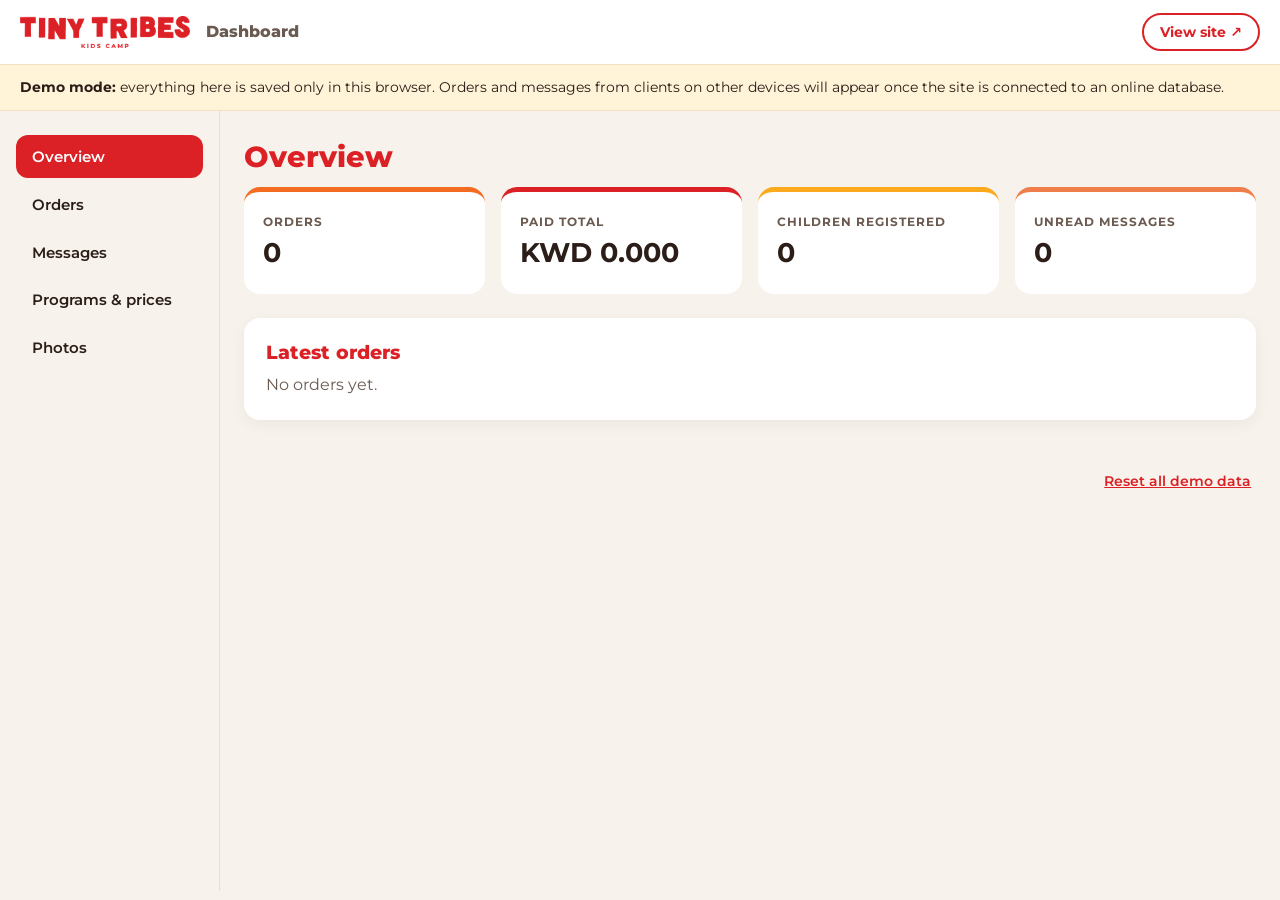
==== dashboard.html @ 7df6278d "Full-screen photo viewer on phones with locked page, pinch-zoom, pan and double-tap inside the photo" ====
<!DOCTYPE html>
<html lang="en">
<head>
  <meta charset="UTF-8">
  <meta name="viewport" content="width=device-width, initial-scale=1">
  <title>Dashboard | Tiny Tribes</title>
  <meta name="robots" content="noindex, nofollow">
  <link rel="icon" href="assets/img/favicon.png">
  <link rel="preload" href="assets/fonts/montserrat-latin.woff2" as="font" type="font/woff2" crossorigin>
  <link rel="stylesheet" href="css/style.css?v=10">
  <link rel="stylesheet" href="css/dashboard.css?v=10">
  <script src="js/data.js?v=10" defer></script>
  <script src="js/store.js?v=10" defer></script>
  <script src="js/dashboard.js?v=10" defer></script>
</head>
<body class="dash">
  <header class="dash-top">
    <a href="index.html" class="brand"><img src="assets/img/logo.png" alt="Tiny Tribes" width="170" height="32"></a>
    <span class="dash-title">Dashboard</span>
    <a class="btn btn-secondary btn-sm" href="index.html" target="_blank" rel="noopener">View site ↗</a>
  </header>

  <div class="demo-banner" role="note">
    <strong>Demo mode:</strong> everything here is saved only in this browser. Orders and messages from clients on other devices will appear once the site is connected to an online database.
  </div>

  <div class="dash-layout">
    <nav class="dash-nav" aria-label="Dashboard sections">
      <button data-tab="overview" aria-pressed="true">Overview</button>
      <button data-tab="orders">Orders <span class="count" id="count-orders"></span></button>
      <button data-tab="messages">Messages <span class="count" id="count-messages"></span></button>
      <button data-tab="programs">Programs &amp; prices</button>
      <button data-tab="photos">Photos</button>
    </nav>

    <main class="dash-main" id="main">
      <!-- Overview -->
      <section class="tab" id="tab-overview">
        <h1>Overview</h1>
        <div class="stats" id="stats"></div>
        <div class="dash-card">
          <h2>Latest orders</h2>
          <div id="latest-orders"></div>
        </div>
      </section>

      <!-- Orders -->
      <section class="tab hidden" id="tab-orders">
        <div class="tab-head">
          <h1>Orders</h1>
          <button class="btn btn-secondary btn-sm" id="export-orders">Download CSV</button>
        </div>
        <div class="dash-card table-wrap">
          <table class="table" id="orders-table">
            <thead>
              <tr><th>Date</th><th>Reference</th><th>Parent</th><th>Program</th><th>Children</th><th>Total</th><th>Status</th><th></th></tr>
            </thead>
            <tbody></tbody>
          </table>
          <p class="empty hidden" id="orders-empty">No orders yet. They appear here when a parent registers on the site.</p>
        </div>
      </section>

      <!-- Messages -->
      <section class="tab hidden" id="tab-messages">
        <h1>Messages</h1>
        <div id="messages-list"></div>
        <p class="empty hidden" id="messages-empty">No messages yet. They appear here when someone uses the contact form on the home page.</p>
      </section>

      <!-- Programs & prices -->
      <section class="tab hidden" id="tab-programs">
        <div class="tab-head">
          <h1>Programs &amp; prices</h1>
          <button class="btn btn-primary btn-sm" id="save-programs">Save changes</button>
        </div>
        <div id="programs-editor"></div>
        <p class="saved hidden" id="programs-saved" role="status">Saved. The site now shows the new details.</p>
      </section>

      <!-- Photos -->
      <section class="tab hidden" id="tab-photos">
        <div class="tab-head">
          <h1>Photos</h1>
          <div class="tab-actions">
            <button class="btn btn-secondary btn-sm" id="add-category">+ New category</button>
            <label class="btn btn-primary btn-sm" for="photo-upload">+ Add photos</label>
            <input type="file" id="photo-upload" accept="image/*" multiple hidden>
          </div>
        </div>
        <div class="chips" id="photo-cats"></div>
        <p class="hint">The first photo is the category cover on the home page. Use ★ to make a photo the cover.</p>
        <div class="dash-photos" id="photo-grid"></div>
      </section>

      <p class="reset-row"><button class="link-btn" id="reset-demo">Reset all demo data</button></p>
    </main>
  </div>
</body>
</html>
---- css/style.css ----
/* ==========================================================
   Tiny Tribes Kids Camp – shared stylesheet
   Brand palette and fonts from the Tiny Tribes brand guide.
   ========================================================== */

/* Primary brand font. When you have the font file, save it as
   assets/fonts/WonkyFont.woff2 and remove the comment marks
   around the block below. Until then headings use Montserrat.
@font-face {
  font-family: "Wonky";
  src: url("../assets/fonts/WonkyFont.woff2") format("woff2");
  font-display: swap;
}
*/

/* Montserrat, hosted with the site (no outside font requests) */
@font-face {
  font-family: "Montserrat";
  font-style: normal;
  font-weight: 400 800;
  font-display: swap;
  src: url("../assets/fonts/montserrat-latin.woff2") format("woff2");
}

/* Smooth cross-fade between pages in browsers that support it */
@view-transition { navigation: auto; }
::view-transition-old(root),
::view-transition-new(root) { animation-duration: .35s; }

/* ---------- Page-change hat (brand feathers) ---------- */
.hat-loader {
  position: fixed;
  inset: 0;
  z-index: 1000;
  display: grid;
  place-items: center;
  background: var(--cream);
  opacity: 0;
  visibility: hidden;
  transition: opacity .2s ease, visibility 0s linear .2s;
}
.hat-loader.show { opacity: 1; visibility: visible; transition: opacity .15s ease; }
.hat-loader svg { width: 210px; height: auto; overflow: visible; }
.hat-loader.show .hat { animation: hat-drop .55s cubic-bezier(.3, 1.5, .5, 1) both; transform-origin: 100px 120px; }
.hat-loader .feather { transform-box: fill-box; transform-origin: 50% 100%; }
.hat-loader.show .feather { animation: wiggle .5s ease-in-out .3s infinite alternate; }
.hat-loader.show .feather.f2 { animation-delay: .4s; }
.hat-loader.show .feather.f3 { animation-delay: .5s; }
.hat-loader .dots { display: flex; gap: 6px; justify-content: center; margin-top: 10px; }
.hat-loader .dots span { width: 8px; height: 8px; border-radius: 50%; background: var(--orange); animation: dot .9s ease-in-out infinite; }
.hat-loader .dots span:nth-child(2) { animation-delay: .15s; background: var(--red); }
.hat-loader .dots span:nth-child(3) { animation-delay: .3s; background: var(--yellow); }
@keyframes hat-drop {
  0% { transform: translateY(-140px) rotate(-12deg) scale(.7); opacity: 0; }
  60% { transform: translateY(8px) rotate(4deg) scale(1.05); opacity: 1; }
  100% { transform: none; }
}
@keyframes wiggle { from { transform: rotate(-6deg); } to { transform: rotate(6deg); } }
@keyframes dot { 0%, 100% { transform: translateY(0); } 50% { transform: translateY(-8px); } }
@media (prefers-reduced-motion: reduce) {
  .hat-loader.show .hat, .hat-loader.show .feather, .hat-loader .dots span { animation: none; }
}

:root {
  /* Primary palette */
  --red: #db2126;
  --orange: #f36c21;
  --yellow: #fbaa1e;
  /* Secondary palette */
  --coral: #ef7e4b;
  --sand: #f8b864;
  --cream: #fff3d8;

  --ink: #2b1d17;
  --muted: #6b5a50;
  --white: #ffffff;
  --line: #f1dfbf;

  --font-display: "Wonky", "Montserrat", system-ui, sans-serif;
  --font-body: "Montserrat", system-ui, -apple-system, "Segoe UI", sans-serif;

  --radius: 18px;
  --shadow: 0 10px 30px rgba(219, 33, 38, 0.10);
  --max: 1140px;
}

*,
*::before,
*::after { box-sizing: border-box; }

html { scroll-behavior: smooth; }

body {
  margin: 0;
  font-family: var(--font-body);
  color: var(--ink);
  background: var(--cream);
  line-height: 1.6;
  -webkit-font-smoothing: antialiased;
}

img { max-width: 100%; display: block; }

a { color: var(--red); }

h1, h2, h3 {
  font-family: var(--font-display);
  line-height: 1.15;
  margin: 0 0 .5em;
  color: var(--red);
}

h1 { font-size: clamp(2.2rem, 5vw, 3.6rem); font-weight: 800; }
h2 { font-size: clamp(1.8rem, 3.5vw, 2.6rem); font-weight: 800; }
h3 { font-size: 1.2rem; font-weight: 700; }

.container {
  width: 100%;
  max-width: var(--max);
  margin: 0 auto;
  padding: 0 20px;
}

.eyebrow {
  display: inline-block;
  font-size: .78rem;
  font-weight: 700;
  letter-spacing: .18em;
  text-transform: uppercase;
  color: var(--orange);
  margin-bottom: .6rem;
}

.skip-link {
  position: absolute;
  left: -999px;
  top: 0;
  background: var(--red);
  color: var(--white);
  padding: 10px 16px;
  z-index: 100;
}
.skip-link:focus { left: 10px; }

/* ---------- Buttons ---------- */
.btn {
  display: inline-flex;
  align-items: center;
  justify-content: center;
  gap: .5rem;
  padding: .85rem 1.6rem;
  border-radius: 999px;
  border: 2px solid transparent;
  font: 700 1rem var(--font-body);
  text-decoration: none;
  cursor: pointer;
  transition: transform .15s ease, background-color .15s ease, box-shadow .15s ease;
}
.btn:hover { transform: translateY(-2px); }
.btn:focus-visible { outline: 3px solid var(--yellow); outline-offset: 3px; }
.btn-primary { background: var(--red); color: var(--white); box-shadow: 0 6px 18px rgba(219, 33, 38, .3); }
.btn-primary:hover { background: #c21b20; }
.btn-secondary { background: transparent; color: var(--red); border-color: var(--red); }
.btn-secondary:hover { background: var(--red); color: var(--white); }
.btn-light { background: var(--white); color: var(--red); }
.btn[disabled] { opacity: .6; cursor: not-allowed; transform: none; }

/* ---------- Header ---------- */
.site-header {
  position: sticky;
  top: 0;
  z-index: 50;
  background: rgba(255, 255, 255, .96);
  backdrop-filter: saturate(160%) blur(8px);
  border-bottom: 1px solid var(--line);
}
.nav {
  display: flex;
  align-items: center;
  justify-content: space-between;
  height: 76px;
}
.brand img { height: 40px; width: auto; }
.nav-links {
  display: flex;
  align-items: center;
  gap: 1.8rem;
  list-style: none;
  margin: 0;
  padding: 0;
}
.nav-links a {
  color: var(--ink);
  font-weight: 600;
  text-decoration: none;
  font-size: .95rem;
}
.nav-links a:hover,
.nav-links a[aria-current="page"] { color: var(--red); }
.nav-links .btn,
.nav-links .btn[aria-current="page"] { color: var(--white); padding: .6rem 1.3rem; }

.nav-toggle {
  display: none;
  background: none;
  border: 0;
  padding: 8px;
  cursor: pointer;
}
.nav-toggle span {
  display: block;
  width: 26px;
  height: 3px;
  margin: 5px 0;
  background: var(--red);
  border-radius: 2px;
  transition: transform .2s ease, opacity .2s ease;
}

@media (max-width: 820px) {
  .nav-toggle { display: block; }
  .nav-links {
    position: absolute;
    top: 76px;
    left: 0;
    right: 0;
    flex-direction: column;
    gap: 0;
    background: var(--white);
    border-bottom: 1px solid var(--line);
    padding: .5rem 20px 1.2rem;
    display: none;
  }
  .nav-links.open { display: flex; }
  .nav-links li { width: 100%; }
  .nav-links a { display: block; padding: .8rem 0; }
  .nav-links .btn { margin-top: .5rem; width: 100%; }
  .nav-toggle[aria-expanded="true"] span:nth-child(1) { transform: translateY(8px) rotate(45deg); }
  .nav-toggle[aria-expanded="true"] span:nth-child(2) { opacity: 0; }
  .nav-toggle[aria-expanded="true"] span:nth-child(3) { transform: translateY(-8px) rotate(-45deg); }
}

/* ---------- Hero ---------- */
.hero {
  position: relative;
  color: var(--white);
  background: var(--red) url("../assets/img/hero.webp") center / cover no-repeat;
  isolation: isolate;
}
.hero::before {
  content: "";
  position: absolute;
  inset: 0;
  background: linear-gradient(100deg, rgba(219, 33, 38, .92) 0%, rgba(243, 108, 33, .78) 55%, rgba(251, 170, 30, .35) 100%);
  z-index: -1;
}
.hero-inner { padding: 110px 20px 120px; max-width: var(--max); margin: 0 auto; }
.hero h1 { color: var(--white); max-width: 14ch; }
.hero .eyebrow { color: var(--cream); }
.hero p { font-size: 1.15rem; max-width: 46ch; margin: 0 0 2rem; }
.hero-actions { display: flex; flex-wrap: wrap; gap: 1rem; }
.hero .btn-secondary { color: var(--white); border-color: var(--white); }
.hero .btn-secondary:hover { background: var(--white); color: var(--red); }

/* Patterned band, echoing the bar under the feather in the logo */
.band {
  height: 14px;
  background:
    linear-gradient(135deg, var(--yellow) 25%, transparent 25%) -7px 0 / 14px 14px,
    linear-gradient(225deg, var(--yellow) 25%, transparent 25%) -7px 0 / 14px 14px,
    var(--orange);
}

/* ---------- Sections ---------- */
section { padding: 90px 0; }
.section-head { text-align: center; max-width: 640px; margin: 0 auto 3rem; }
.section-head p { color: var(--muted); margin: 0; }
.bg-white { background: var(--white); }

/* Quick facts strip */
.facts {
  display: grid;
  grid-template-columns: repeat(4, 1fr);
  gap: 1rem;
  margin-top: -60px;
  position: relative;
}
.fact {
  background: var(--white);
  border-radius: var(--radius);
  padding: 1.4rem 1.2rem;
  box-shadow: var(--shadow);
  border-top: 5px solid var(--orange);
}
.fact:nth-child(2) { border-top-color: var(--yellow); }
.fact:nth-child(3) { border-top-color: var(--red); }
.fact:nth-child(4) { border-top-color: var(--coral); }
.fact small {
  display: block;
  font-size: .72rem;
  font-weight: 700;
  letter-spacing: .14em;
  text-transform: uppercase;
  color: var(--muted);
}
.fact strong { font-size: 1.05rem; }
.facts-section { padding: 0 0 30px; }

@media (max-width: 820px) {
  .facts { grid-template-columns: repeat(2, 1fr); }
}

/* Activities grid */
.activities {
  display: grid;
  grid-template-columns: repeat(3, 1fr);
  gap: 1.5rem;
}
.activity {
  position: relative;
  border-radius: var(--radius);
  overflow: hidden;
  background: var(--white);
  box-shadow: var(--shadow);
  cursor: pointer;
  border: 0;
  padding: 0;
  text-align: left;
  font: inherit;
  color: inherit;
}
.activity img {
  aspect-ratio: 3 / 2;
  object-fit: cover;
  width: 100%;
  transition: transform .4s ease;
}
.activity:hover img,
.activity:focus-visible img { transform: scale(1.05); }
.activity:focus-visible { outline: 3px solid var(--orange); outline-offset: 3px; }
.activity figcaption,
.activity .activity-label {
  display: flex;
  align-items: center;
  gap: .6rem;
  padding: 1rem 1.2rem;
  font-family: var(--font-display);
  font-weight: 700;
  font-size: 1.1rem;
  color: var(--red);
}
.activity .dot {
  width: 12px;
  height: 12px;
  border-radius: 50%;
  background: var(--orange);
  flex: none;
}
@media (max-width: 900px) { .activities { grid-template-columns: repeat(2, 1fr); } }
@media (max-width: 560px) { .activities { grid-template-columns: 1fr; } }

/* Lightbox */
.lightbox {
  border: 0;
  padding: 0;
  max-width: min(960px, 92vw);
  border-radius: var(--radius);
  background: var(--white);
  overflow: hidden;
}
.lightbox::backdrop { background: rgba(43, 29, 23, .8); }
.lightbox img { width: 100%; height: auto; }
.lightbox-bar {
  display: flex;
  align-items: center;
  justify-content: space-between;
  padding: .8rem 1.2rem;
  gap: 1rem;
}
.lightbox-bar h3 { margin: 0; }
.lightbox-close {
  background: var(--cream);
  border: 0;
  border-radius: 50%;
  width: 40px;
  height: 40px;
  font-size: 1.4rem;
  line-height: 1;
  cursor: pointer;
  color: var(--red);
}

/* Camp details / pricing */
.split {
  display: grid;
  grid-template-columns: 1fr 1fr;
  gap: 3rem;
  align-items: start;
}
@media (max-width: 860px) { .split { grid-template-columns: 1fr; } }

.detail-list { list-style: none; padding: 0; margin: 1.5rem 0 0; }
.detail-list li {
  display: flex;
  gap: 1rem;
  padding: .9rem 0;
  border-bottom: 1px dashed var(--line);
}
.detail-list li span:first-child { font-weight: 700; min-width: 7.5rem; color: var(--muted); }

.ages { display: flex; flex-wrap: wrap; gap: .5rem; margin: 0; padding: 0; list-style: none; }
.ages li {
  background: var(--cream);
  color: var(--red);
  font-weight: 700;
  padding: .35rem .9rem;
  border-radius: 999px;
  font-size: .9rem;
}

.price-cards { display: grid; grid-template-columns: 1fr 1fr; gap: 1.2rem; }
@media (max-width: 520px) { .price-cards { grid-template-columns: 1fr; } }
.price-card {
  background: var(--white);
  border: 2px solid var(--line);
  border-radius: var(--radius);
  padding: 1.8rem 1.5rem;
  text-align: center;
}
.price-card.featured { border-color: var(--orange); background: linear-gradient(180deg, #fff 0%, var(--cream) 100%); }
.price-card h3 { color: var(--ink); }
.price {
  font-family: var(--font-display);
  font-size: 2.6rem;
  font-weight: 800;
  color: var(--red);
  line-height: 1;
  margin: .4rem 0;
}
.price small { font-size: 1rem; font-family: var(--font-body); color: var(--muted); }
.price-card p { color: var(--muted); font-size: .92rem; margin: .4rem 0 1.2rem; }

/* About */
.about { background: var(--red); color: var(--white); }
.about h2 { color: var(--white); }
.about .eyebrow { color: var(--yellow); }
.about p { max-width: 60ch; font-size: 1.1rem; }

/* CTA */
.cta {
  background: linear-gradient(120deg, var(--orange), var(--yellow));
  border-radius: 28px;
  padding: 3.5rem 2rem;
  text-align: center;
  color: var(--white);
}
.cta h2 { color: var(--white); }
.cta p { margin: 0 auto 1.8rem; max-width: 50ch; }

/* ---------- Page header for inner pages ---------- */
.page-hero {
  background: linear-gradient(110deg, var(--red), var(--orange));
  color: var(--white);
  padding: 60px 0 70px;
}
.page-hero h1 { color: var(--white); margin: 0; }
.page-hero p { margin: .6rem 0 0; opacity: .95; }

/* Steps indicator */
.steps {
  display: flex;
  gap: .5rem;
  list-style: none;
  padding: 0;
  margin: 1.4rem 0 0;
  counter-reset: step;
  flex-wrap: wrap;
}
.steps li {
  counter-increment: step;
  display: flex;
  align-items: center;
  gap: .5rem;
  font-weight: 600;
  font-size: .9rem;
  opacity: .75;
}
.steps li::before {
  content: counter(step);
  display: grid;
  place-items: center;
  width: 28px;
  height: 28px;
  border-radius: 50%;
  border: 2px solid var(--white);
  font-weight: 700;
}
.steps li + li::after { content: none; }
.steps li.active { opacity: 1; }
.steps li.active::before { background: var(--white); color: var(--red); }
.steps li.done::before { content: "✓"; background: var(--yellow); border-color: var(--yellow); color: var(--ink); }
.steps li:not(:last-child) { margin-right: 1rem; }

/* ---------- Forms ---------- */
.form-layout {
  display: grid;
  grid-template-columns: 1fr 340px;
  gap: 2rem;
  align-items: start;
  margin-top: -40px;
}
@media (max-width: 900px) { .form-layout { grid-template-columns: 1fr; } }

.card {
  background: var(--white);
  border-radius: var(--radius);
  box-shadow: var(--shadow);
  padding: 2rem;
}
@media (max-width: 560px) { .card { padding: 1.4rem; } }

.card + .card { margin-top: 1.5rem; }

fieldset { border: 0; padding: 0; margin: 0 0 1.5rem; }
legend {
  font-family: var(--font-display);
  font-weight: 700;
  font-size: 1.25rem;
  color: var(--red);
  margin-bottom: 1rem;
  padding: 0;
}

.grid-2 { display: grid; grid-template-columns: 1fr 1fr; gap: 1rem 1.2rem; }
@media (max-width: 600px) { .grid-2 { grid-template-columns: 1fr; } }
.full { grid-column: 1 / -1; }

.field label {
  display: block;
  font-weight: 600;
  font-size: .9rem;
  margin-bottom: .35rem;
}
.field .req { color: var(--red); }
.field input,
.field select,
.field textarea {
  width: 100%;
  padding: .8rem .95rem;
  border: 2px solid var(--line);
  border-radius: 12px;
  font: 500 1rem var(--font-body);
  color: var(--ink);
  background: var(--white);
  transition: border-color .15s ease, box-shadow .15s ease;
}
.field textarea { min-height: 90px; resize: vertical; }
.field input:focus,
.field select:focus,
.field textarea:focus {
  outline: none;
  border-color: var(--orange);
  box-shadow: 0 0 0 4px rgba(243, 108, 33, .15);
}
.field.invalid input,
.field.invalid select,
.field.invalid textarea { border-color: var(--red); }
.field .error {
  display: none;
  color: var(--red);
  font-size: .82rem;
  font-weight: 600;
  margin-top: .3rem;
}
.field.invalid .error { display: block; }
.hint { color: var(--muted); font-size: .85rem; }

.child-block {
  border: 2px dashed var(--line);
  border-radius: 14px;
  padding: 1.2rem;
  margin-bottom: 1rem;
  position: relative;
}
.child-block h3 { font-size: 1rem; color: var(--ink); margin-bottom: .9rem; }
.remove-child {
  position: absolute;
  top: .8rem;
  right: .8rem;
  background: none;
  border: 0;
  color: var(--red);
  font-weight: 700;
  cursor: pointer;
  font-size: .85rem;
}

.option-cards { display: grid; grid-template-columns: 1fr 1fr; gap: 1rem; }
@media (max-width: 600px) { .option-cards { grid-template-columns: 1fr; } }
.option-card { position: relative; }
.option-card input { position: absolute; opacity: 0; pointer-events: none; }
.option-card label {
  display: block;
  border: 2px solid var(--line);
  border-radius: 14px;
  padding: 1.1rem 1.2rem;
  cursor: pointer;
  transition: border-color .15s ease, background-color .15s ease;
}
.option-card label strong { display: block; font-size: 1.05rem; }
.option-card label .amount { color: var(--red); font-weight: 800; font-size: 1.2rem; }
.option-card label .meta { color: var(--muted); font-size: .88rem; display: block; }
.option-card input:checked + label { border-color: var(--orange); background: var(--cream); }
.option-card input:focus-visible + label { outline: 3px solid var(--yellow); outline-offset: 2px; }

.check {
  display: flex;
  gap: .7rem;
  align-items: flex-start;
  font-size: .92rem;
}
.check input { margin-top: .3rem; width: 18px; height: 18px; accent-color: var(--red); flex: none; }

/* Summary sidebar */
.summary { position: sticky; top: 100px; }
.summary h2 { font-size: 1.4rem; }
.summary-row {
  display: flex;
  justify-content: space-between;
  gap: 1rem;
  padding: .55rem 0;
  border-bottom: 1px dashed var(--line);
  font-size: .95rem;
}
.summary-row span:first-child { color: var(--muted); }
.summary-total {
  display: flex;
  justify-content: space-between;
  align-items: baseline;
  margin-top: 1rem;
  font-weight: 800;
}
.summary-total .amount {
  font-family: var(--font-display);
  font-size: 1.8rem;
  color: var(--red);
}

.notice {
  background: var(--cream);
  border-left: 5px solid var(--yellow);
  border-radius: 10px;
  padding: .9rem 1.1rem;
  font-size: .9rem;
  margin-bottom: 1.5rem;
}

/* Payment methods */
.pay-methods { display: grid; gap: .8rem; }
.pay-method label { display: flex; align-items: center; justify-content: space-between; gap: 1rem; }
.pay-badge {
  font-weight: 800;
  font-size: .8rem;
  letter-spacing: .08em;
  padding: .35rem .7rem;
  border-radius: 8px;
  background: var(--ink);
  color: var(--white);
}

.success { text-align: center; padding: 3rem 2rem; }
.success-icon {
  width: 72px;
  height: 72px;
  border-radius: 50%;
  background: var(--yellow);
  color: var(--ink);
  display: grid;
  place-items: center;
  font-size: 2rem;
  margin: 0 auto 1rem;
}
.ref { font-family: ui-monospace, Consolas, monospace; background: var(--cream); padding: .2rem .5rem; border-radius: 6px; }

.hidden { display: none !important; }

/* ---------- Footer ---------- */
.site-footer {
  background: var(--ink);
  color: #e8dccb;
  padding: 60px 0 30px;
  font-size: .95rem;
}
.footer-grid {
  display: grid;
  grid-template-columns: 1.4fr 1fr 1fr;
  gap: 2rem;
}
@media (max-width: 760px) { .footer-grid { grid-template-columns: 1fr; } }
.site-footer img { height: 70px; width: auto; margin-bottom: 1rem; }
.site-footer h3 { color: var(--yellow); font-family: var(--font-body); font-size: .85rem; letter-spacing: .14em; text-transform: uppercase; }
.site-footer ul { list-style: none; padding: 0; margin: 0; }
.site-footer li { margin-bottom: .5rem; }
.site-footer a { color: #e8dccb; text-decoration: none; }
.site-footer a:hover { color: var(--white); }
.footer-bottom {
  border-top: 1px solid rgba(255, 255, 255, .1);
  margin-top: 2.5rem;
  padding-top: 1.5rem;
  font-size: .85rem;
  color: #a8998b;
}

/* Reveal on scroll */
.reveal { opacity: 0; transform: translateY(20px); transition: opacity .6s ease, transform .6s ease; }
.reveal.visible { opacity: 1; transform: none; }

@media (prefers-reduced-motion: reduce) {
  html { scroll-behavior: auto; }
  .reveal { opacity: 1; transform: none; transition: none; }
  .btn, .activity img { transition: none; }
}

/* ==========================================================
   Categories, gallery, programs and seasons
   ========================================================== */
.center { text-align: center; }
.inline { display: inline !important; }
.h1 { font-size: clamp(2.2rem, 5vw, 3.6rem); }

.badge {
  display: inline-block;
  font-size: .72rem;
  font-weight: 800;
  letter-spacing: .1em;
  text-transform: uppercase;
  padding: .3rem .7rem;
  border-radius: 999px;
  background: var(--yellow);
  color: var(--ink);
}

/* Activity categories: compact tiles that open the gallery */
.categories {
  display: grid;
  grid-template-columns: repeat(3, 1fr);
  gap: 1.2rem;
}
.category {
  display: flex;
  align-items: center;
  gap: 1rem;
  padding: .7rem;
  background: var(--white);
  border-radius: var(--radius);
  box-shadow: var(--shadow);
  text-decoration: none;
  color: var(--ink);
  transition: transform .2s ease, box-shadow .2s ease;
}
.category:hover { transform: translateY(-3px); box-shadow: 0 14px 30px rgba(219, 33, 38, .16); }
.category:focus-visible { outline: 3px solid var(--orange); outline-offset: 3px; }
.category img {
  width: 96px;
  height: 96px;
  flex: none;
  border-radius: 12px;
  object-fit: cover;
}
.category strong {
  display: block;
  font-family: var(--font-display);
  color: var(--red);
  font-size: 1.05rem;
  line-height: 1.25;
}
.category small { color: var(--muted); font-weight: 600; }
.category::after {
  content: "\203A";
  margin-left: auto;
  padding-right: .4rem;
  font-size: 1.8rem;
  color: var(--orange);
  line-height: 1;
}
@media (max-width: 900px) { .categories { grid-template-columns: repeat(2, 1fr); } }
@media (max-width: 560px) {
  .categories { grid-template-columns: 1fr; gap: .7rem; }
  .category { padding: .5rem; }
  .category img { width: 64px; height: 64px; border-radius: 10px; }
}

/* Program teasers on home page */
.program-teasers { display: grid; grid-template-columns: 1fr 1fr; gap: 1.5rem; }
@media (max-width: 700px) { .program-teasers { grid-template-columns: 1fr; } }
.program-teaser {
  position: relative;
  overflow: hidden;
  display: block;
  padding: 2rem;
  border-radius: 24px;
  text-decoration: none;
  color: var(--white);
  min-height: 220px;
  transition: transform .2s ease;
}
.program-teaser:hover { transform: translateY(-3px); }
.program-teaser.winter { background: linear-gradient(140deg, #1e3a6b, #3f78c2); }
.program-teaser.summer { background: linear-gradient(140deg, var(--orange), var(--yellow)); }
.program-teaser h3 { color: var(--white); font-size: 1.8rem; margin-top: .8rem; }
.program-teaser p { margin: .2rem 0; }
.program-teaser .link { display: inline-block; margin-top: 1rem; font-weight: 700; }
.program-teaser { padding-right: 180px; min-height: 240px; }
.program-teaser > :not(.kid) { position: relative; z-index: 1; }
.kid {
  position: absolute;
  right: 14px;
  bottom: 0;
  width: 150px;
  height: auto;
  transition: transform .3s ease;
}
.program-teaser:hover .kid { transform: translateY(-6px) rotate(-2deg); }
.kid .pupil { transition: transform .08s linear; }
.kid .lid { transform-box: fill-box; transform-origin: 50% 0; transform: scaleY(0); animation: blink 5s infinite; }
.kid-summer .lid { animation-delay: 1.7s; }
@keyframes blink { 0%, 94%, 100% { transform: scaleY(0); } 96% { transform: scaleY(1); } }
.kid .pompom { transform-box: fill-box; transform-origin: 50% 100%; animation: bob 2.4s ease-in-out infinite; }
.kid .scarf-tail { transform-box: fill-box; transform-origin: 50% 0; animation: sway 2s ease-in-out infinite alternate; }
@keyframes bob { 50% { transform: translateY(-3px); } }
@keyframes sway { from { transform: rotate(-5deg); } to { transform: rotate(5deg); } }
@media (max-width: 560px) {
  .program-teaser { padding: 1.6rem 130px 1.6rem 1.4rem; min-height: 210px; }
  .kid { width: 112px; right: 8px; }
}
@media (prefers-reduced-motion: reduce) {
  .kid .lid, .kid .pompom, .kid .scarf-tail { animation: none; }
}

/* Chips (gallery tabs, program switch) */
.chips, .program-switch {
  display: flex;
  gap: .5rem;
  overflow-x: auto;
  padding: .3rem 0 1rem;
  scrollbar-width: none;
}
.chips::-webkit-scrollbar { display: none; }
.chip {
  flex: none;
  border: 2px solid var(--line);
  background: var(--white);
  color: var(--ink);
  border-radius: 999px;
  padding: .5rem 1rem;
  font: 600 .9rem var(--font-body);
  cursor: pointer;
  text-decoration: none;
  white-space: nowrap;
}
.chip:hover { border-color: var(--orange); }
.chip[aria-pressed="true"] { background: var(--red); border-color: var(--red); color: var(--white); }

/* Gallery grid */
.photo-grid {
  display: grid;
  grid-template-columns: repeat(4, 1fr);
  gap: .8rem;
  margin-top: .5rem;
}
@media (max-width: 900px) { .photo-grid { grid-template-columns: repeat(3, 1fr); } }
@media (max-width: 560px) { .photo-grid { grid-template-columns: repeat(2, 1fr); gap: .5rem; } }
.photo {
  border: 0;
  padding: 0;
  background: var(--line);
  border-radius: 12px;
  overflow: hidden;
  cursor: zoom-in;
  aspect-ratio: 1;
}
.photo img { width: 100%; height: 100%; object-fit: cover; transition: transform .3s ease; }
.photo:hover img { transform: scale(1.06); }
.photo:focus-visible { outline: 3px solid var(--orange); outline-offset: 2px; }

.gallery-lightbox { background: #111; max-width: min(1000px, 96vw); }
.gallery-lightbox img { height: min(78vh, 680px); width: 100%; object-fit: contain; background: #111; }
.photo { content-visibility: auto; contain-intrinsic-size: 300px; }
@media (hover: none) { .photo:hover img { transform: none; } }
.gallery-lightbox .lightbox-bar { background: var(--white); }
.lightbox-caption { font-weight: 700; color: var(--red); }
.lb-nav {
  position: absolute;
  top: 40%;
  transform: translateY(-50%);
  width: 46px;
  height: 46px;
  border-radius: 50%;
  border: 0;
  background: rgba(255, 255, 255, .9);
  color: var(--red);
  font-size: 2rem;
  line-height: 1;
  cursor: pointer;
}
.lb-prev { left: 10px; }
.lb-next { right: 10px; }

/* ---------- Program page seasons ---------- */
.program-switch {
  position: sticky;
  top: 76px;
  z-index: 20;
  background: var(--cream);
  padding: .8rem 20px;
  justify-content: center;
  max-width: none;
  margin: 0;
}
.season {
  position: relative;
  overflow: hidden;
  padding: 80px 0;
  min-height: 90vh;
  display: flex;
  align-items: center;
  scroll-margin-top: 130px;
}
.season-inner {
  position: relative;
  z-index: 2;
  display: grid;
  grid-template-columns: 1fr 1.2fr;
  gap: 3rem;
  align-items: center;
}
@media (max-width: 860px) {
  .season { min-height: 0; padding: 60px 0; }
  .season-inner { grid-template-columns: 1fr; gap: 1.5rem; }
}
.season-card {
  background: rgba(255, 255, 255, .95);
  color: var(--ink);
  border-radius: 24px;
  padding: 2rem;
  box-shadow: 0 20px 50px rgba(0, 0, 0, .15);
}
@media (max-width: 560px) { .season-card { padding: 1.3rem; } }
.season-card .price-cards { margin-top: 1.5rem; }
.season-card .detail-list { margin-top: .8rem; }
.program-soon { color: var(--muted); margin: 1rem 0 0; }

.winter { background: linear-gradient(180deg, #13284d 0%, #2c5a99 70%, #6d9bd6 100%); color: var(--white); }
.winter h1 { color: var(--white); }
.winter .season-card { background: rgba(228, 238, 250, .96); }
.winter .eyebrow { color: #bcd6ff; }
.season-tip { opacity: .85; }
#snow { position: absolute; inset: 0; z-index: 1; pointer-events: none; }
#tilt-button { margin-top: .5rem; }
#snow-front { position: absolute; inset: 0; z-index: 4; pointer-events: none; }

/* Snow piled on the winter price cards */
#winter-details .price-card { position: relative; overflow: visible; cursor: pointer; }
#winter-details .price-cards { margin-top: 2.8rem; row-gap: 2.6rem; }
.snow-cap {
  position: absolute;
  left: -6px;
  right: -6px;
  top: -30px;
  height: 46px;
  pointer-events: none;
  filter: drop-shadow(0 4px 5px rgba(19, 40, 77, .3));
  transform-origin: bottom center;
  transition: opacity .6s ease, transform .6s ease;
  animation: settle .9s ease-out;
}
.snow-cap.fallen {
  opacity: 0;
  transform: translateY(10px) scaleY(.2);
  transition: opacity .15s ease, transform .15s ease;
  animation: none;
}
@keyframes settle { from { transform: scaleY(.2); opacity: 0; } to { transform: none; opacity: 1; } }

.summer { background: linear-gradient(180deg, #7cc8f2 0%, #bfe6fb 55%, var(--cream) 100%); }
.summer h2 { color: var(--red); }
.sky { position: absolute; inset: 0; z-index: 1; pointer-events: none; }
.sun {
  position: absolute;
  top: 0;
  left: 0;
  width: clamp(110px, 16vw, 180px);
  height: clamp(110px, 16vw, 180px);
  filter: drop-shadow(0 0 30px rgba(251, 170, 30, .7));
  will-change: transform;
  transform: translate3d(60vw, 40px, 0);
}
.sun .rays { transform-origin: 100px 100px; animation: spin 18s linear infinite; }
@keyframes spin { to { transform: rotate(360deg); } }
.cloud {
  position: absolute;
  width: 160px;
  height: 50px;
  background: var(--white);
  border-radius: 50px;
  opacity: .85;
  animation: drift 60s linear infinite;
}
.cloud::before,
.cloud::after {
  content: "";
  position: absolute;
  background: var(--white);
  border-radius: 50%;
}
.cloud::before { width: 70px; height: 70px; top: -35px; left: 25px; }
.cloud::after { width: 50px; height: 50px; top: -22px; left: 85px; }
.c1 { top: 12%; animation-duration: 70s; animation-delay: -10s; }
.c2 { top: 32%; scale: .7; animation-duration: 90s; animation-delay: -50s; }
.c3 { top: 55%; scale: .5; animation-duration: 110s; animation-delay: -80s; }
@keyframes drift { from { left: -200px; } to { left: 110%; } }

@media (prefers-reduced-motion: reduce) {
  .cloud, .sun .rays { animation: none; }
}

/* ==========================================================
   Phone: tighter, more compact layout (computer view unchanged)
   ========================================================== */
@media (max-width: 560px) {
  body { font-size: 15px; }
  section { padding: 56px 0; }
  .container { padding: 0 16px; }

  /* Program page */
  .season { padding: 36px 0 44px; }
  .season-inner { gap: 1rem; }
  .season-intro h1, .season-intro .h1 { font-size: 2rem; margin-bottom: .2rem; }
  .season-tip { font-size: .85rem; margin: .2rem 0 0; }
  #tilt-button { padding: .5rem 1rem; font-size: .82rem; }
  .program-switch { padding: .5rem 16px; top: 64px; }
  .program-switch .chip { padding: .35rem .8rem; font-size: .82rem; }
  .season-card { padding: 1rem; border-radius: 18px; }
  .season-card .badge { font-size: .62rem; padding: .25rem .55rem; }

  /* Details as a compact 2-column grid */
  .season-card .detail-list {
    display: grid;
    grid-template-columns: 1fr 1fr;
    gap: .5rem;
    margin-top: .8rem;
  }
  .season-card .detail-list > li {
    flex-direction: column;
    gap: .1rem;
    padding: .55rem .7rem;
    border: 0;
    border-radius: 10px;
    background: rgba(255, 255, 255, .7);
    font-size: .85rem;
    line-height: 1.3;
  }
  .season-card .detail-list > li span:first-child {
    min-width: 0;
    font-size: .66rem;
    letter-spacing: .08em;
    text-transform: uppercase;
  }
  .season-card .detail-list > li:last-child { grid-column: 1 / -1; }
  .ages { gap: .3rem; }
  .ages li { padding: .15rem .55rem; font-size: .78rem; }

  /* Price cards side by side */
  .price-cards,
  .season-card .price-cards { grid-template-columns: 1fr 1fr; gap: .6rem; }
  #winter-details .price-cards { margin-top: 2rem; }
  .price-card { padding: 1rem .6rem .9rem; border-radius: 14px; }
  .price-card h3 { font-size: .92rem; margin-bottom: .2rem; }
  .price { font-size: 1.9rem; }
  .price small { font-size: .75rem; }
  .price-card p { font-size: .72rem; margin: .2rem 0 .7rem; }
  .price-card .btn { padding: .45rem .9rem; font-size: .8rem; }
  .snow-cap { top: -20px; height: 30px; left: -4px; right: -4px; }

  /* Header and hero a little smaller */
  .nav { height: 64px; }
  .nav-links { top: 64px; }
  .brand img { height: 32px; }
  .hero-inner { padding: 64px 16px 84px; }
  .hero p { font-size: 1rem; }
  .facts { gap: .6rem; margin-top: -44px; }
  .fact { padding: .8rem .9rem; }
  .fact strong { font-size: .9rem; }
  .section-head { margin-bottom: 1.8rem; }
}

/* ---------- Photo viewer: page locked, zoom inside the photo ---------- */
html.lb-open,
html.lb-open body { overflow: hidden; overscroll-behavior: none; }
.gallery-lightbox { overscroll-behavior: contain; }
.gallery-lightbox img {
  touch-action: none;
  user-select: none;
  -webkit-user-select: none;
  -webkit-user-drag: none;
  cursor: zoom-in;
  will-change: transform;
}
.gallery-lightbox .lightbox-bar { position: relative; z-index: 2; }
.gallery-lightbox .lb-nav { z-index: 2; }

@media (max-width: 760px) {
  .gallery-lightbox {
    width: 100vw;
    max-width: 100vw;
    height: 100dvh;
    max-height: 100dvh;
    margin: 0;
    border-radius: 0;
    background: #000;
    touch-action: none;
    display: none;
  }
  .gallery-lightbox[open] { display: flex; flex-direction: column; }
  .gallery-lightbox img { flex: 1; height: auto; min-height: 0; background: #000; }
  .gallery-lightbox .lightbox-bar { background: #000; padding: .8rem 1rem calc(.8rem + env(safe-area-inset-bottom)); }
  .gallery-lightbox .lightbox-caption { color: #fff; font-size: .9rem; }
  .gallery-lightbox .lightbox-close { width: 44px; height: 44px; }
  .gallery-lightbox .lb-nav { top: 50%; width: 40px; height: 40px; font-size: 1.6rem; background: rgba(255, 255, 255, .85); }
}
---- css/dashboard.css ----
/* ==========================================================
   Tiny Tribes – dashboard styles
   ========================================================== */
body.dash { background: #f7f3ec; }

.btn-sm { padding: .5rem 1rem; font-size: .88rem; }

.dash-top {
  display: flex;
  align-items: center;
  gap: 1rem;
  padding: .8rem 20px;
  background: var(--white);
  border-bottom: 1px solid var(--line);
  position: sticky;
  top: 0;
  z-index: 30;
}
.dash-top .brand img { height: 32px; width: auto; }
.dash-title { font-weight: 800; color: var(--muted); margin-right: auto; }

.demo-banner {
  background: var(--cream);
  border-bottom: 1px solid var(--line);
  padding: .7rem 20px;
  font-size: .9rem;
}

.dash-layout {
  display: grid;
  grid-template-columns: 220px 1fr;
  max-width: 1300px;
  margin: 0 auto;
  min-height: calc(100vh - 120px);
}
.dash-nav {
  display: flex;
  flex-direction: column;
  gap: .3rem;
  padding: 1.5rem 1rem;
  border-right: 1px solid var(--line);
}
.dash-nav button {
  display: flex;
  justify-content: space-between;
  align-items: center;
  text-align: left;
  border: 0;
  background: none;
  padding: .75rem 1rem;
  border-radius: 12px;
  font: 600 .95rem var(--font-body);
  color: var(--ink);
  cursor: pointer;
}
.dash-nav button:hover { background: var(--white); }
.dash-nav button[aria-pressed="true"] { background: var(--red); color: var(--white); }
.count:empty { display: none; }
.count {
  background: var(--yellow);
  color: var(--ink);
  border-radius: 999px;
  font-size: .75rem;
  font-weight: 800;
  padding: .1rem .5rem;
}

@media (max-width: 800px) {
  .dash-layout { grid-template-columns: 1fr; }
  .dash-nav {
    flex-direction: row;
    overflow-x: auto;
    border-right: 0;
    border-bottom: 1px solid var(--line);
    padding: .7rem 12px;
  }
  .dash-nav button { flex: none; white-space: nowrap; gap: .4rem; }
}

.dash-main { padding: 1.8rem 24px 3rem; min-width: 0; }
.dash-main section.tab { padding: 0; }
@media (max-width: 560px) { .dash-main { padding: 1.2rem 12px 2rem; } }
.dash-main h1 { font-size: 1.8rem; }
.dash-main h2 { font-size: 1.2rem; }
.tab-head {
  display: flex;
  align-items: center;
  justify-content: space-between;
  gap: 1rem;
  flex-wrap: wrap;
  margin-bottom: 1rem;
}
.tab-head h1 { margin: 0; }
.tab-actions { display: flex; gap: .5rem; flex-wrap: wrap; }

.dash-card {
  background: var(--white);
  border-radius: 16px;
  padding: 1.4rem;
  box-shadow: 0 4px 16px rgba(0, 0, 0, .05);
  margin-bottom: 1.2rem;
}

.stats {
  display: grid;
  grid-template-columns: repeat(4, 1fr);
  gap: 1rem;
  margin-bottom: 1.5rem;
}
@media (max-width: 900px) { .stats { grid-template-columns: repeat(2, 1fr); } }
.stat {
  background: var(--white);
  border-radius: 16px;
  padding: 1.2rem;
  border-top: 5px solid var(--orange);
}
.stat:nth-child(2) { border-top-color: var(--red); }
.stat:nth-child(3) { border-top-color: var(--yellow); }
.stat:nth-child(4) { border-top-color: var(--coral); }
.stat small { display: block; color: var(--muted); font-weight: 700; font-size: .78rem; text-transform: uppercase; letter-spacing: .08em; }
.stat strong { font-size: 1.7rem; color: var(--ink); }

/* Tables */
.table-wrap { overflow-x: auto; padding: 0; }
.table { width: 100%; border-collapse: collapse; font-size: .9rem; }
.table th, .table td { padding: .8rem 1rem; text-align: left; border-bottom: 1px solid var(--line); vertical-align: top; }
.table th { font-size: .75rem; text-transform: uppercase; letter-spacing: .08em; color: var(--muted); background: #fffaf0; white-space: nowrap; }
.table td small { color: var(--muted); display: block; }
.table select { font: inherit; padding: .3rem .4rem; border-radius: 8px; border: 1px solid var(--line); }
.table .details td { background: #fffaf0; }
.empty { color: var(--muted); padding: 1.2rem; margin: 0; }

.status { font-weight: 700; font-size: .8rem; padding: .2rem .55rem; border-radius: 999px; background: var(--cream); white-space: nowrap; }
.status.paid { background: #dff3e3; color: #1d6b31; }
.status.cancelled { background: #f3e0e0; color: #8a1c1c; }

.link-btn {
  background: none;
  border: 0;
  color: var(--red);
  font: 600 .85rem var(--font-body);
  cursor: pointer;
  padding: .2rem .3rem;
  text-decoration: underline;
}

/* Messages */
.message {
  background: var(--white);
  border-radius: 16px;
  padding: 1.2rem 1.4rem;
  margin-bottom: .8rem;
  border-left: 5px solid var(--line);
}
.message.unread { border-left-color: var(--red); }
.message-head { display: flex; justify-content: space-between; gap: 1rem; flex-wrap: wrap; }
.message-head strong { font-size: 1.05rem; }
.message-head small { color: var(--muted); }
.message p { white-space: pre-wrap; margin: .6rem 0; }
.message-actions { display: flex; gap: .4rem; flex-wrap: wrap; }

/* Program editor */
.program-editor h2 { display: flex; align-items: center; gap: .8rem; }
.switch { display: inline-flex; align-items: center; gap: .5rem; font-weight: 600; font-size: .9rem; cursor: pointer; }
.switch input { width: 18px; height: 18px; accent-color: var(--red); }
.option-row {
  display: grid;
  grid-template-columns: 1fr 1.4fr 110px auto;
  gap: .6rem;
  align-items: end;
  margin-bottom: .6rem;
}
@media (max-width: 640px) { .option-row { grid-template-columns: 1fr 1fr; } }
.option-row .field label { font-size: .78rem; }
.saved { color: #1d6b31; font-weight: 700; }

/* Photos */
.dash-photos {
  display: grid;
  grid-template-columns: repeat(auto-fill, minmax(150px, 1fr));
  gap: .8rem;
  margin-top: 1rem;
}
.dash-photo {
  position: relative;
  border-radius: 12px;
  overflow: hidden;
  aspect-ratio: 1;
  background: var(--line);
}
.dash-photo img { width: 100%; height: 100%; object-fit: cover; }
.dash-photo .tools {
  position: absolute;
  top: 6px;
  right: 6px;
  display: flex;
  gap: 4px;
}
.dash-photo .tools button {
  width: 32px;
  height: 32px;
  border-radius: 50%;
  border: 0;
  background: rgba(255, 255, 255, .92);
  cursor: pointer;
  font-size: 1rem;
  color: var(--red);
}
.dash-photo.cover::after {
  content: "Cover";
  position: absolute;
  left: 6px;
  bottom: 6px;
  background: var(--yellow);
  font-size: .72rem;
  font-weight: 800;
  padding: .15rem .5rem;
  border-radius: 999px;
}

.reset-row { margin-top: 3rem; text-align: right; }
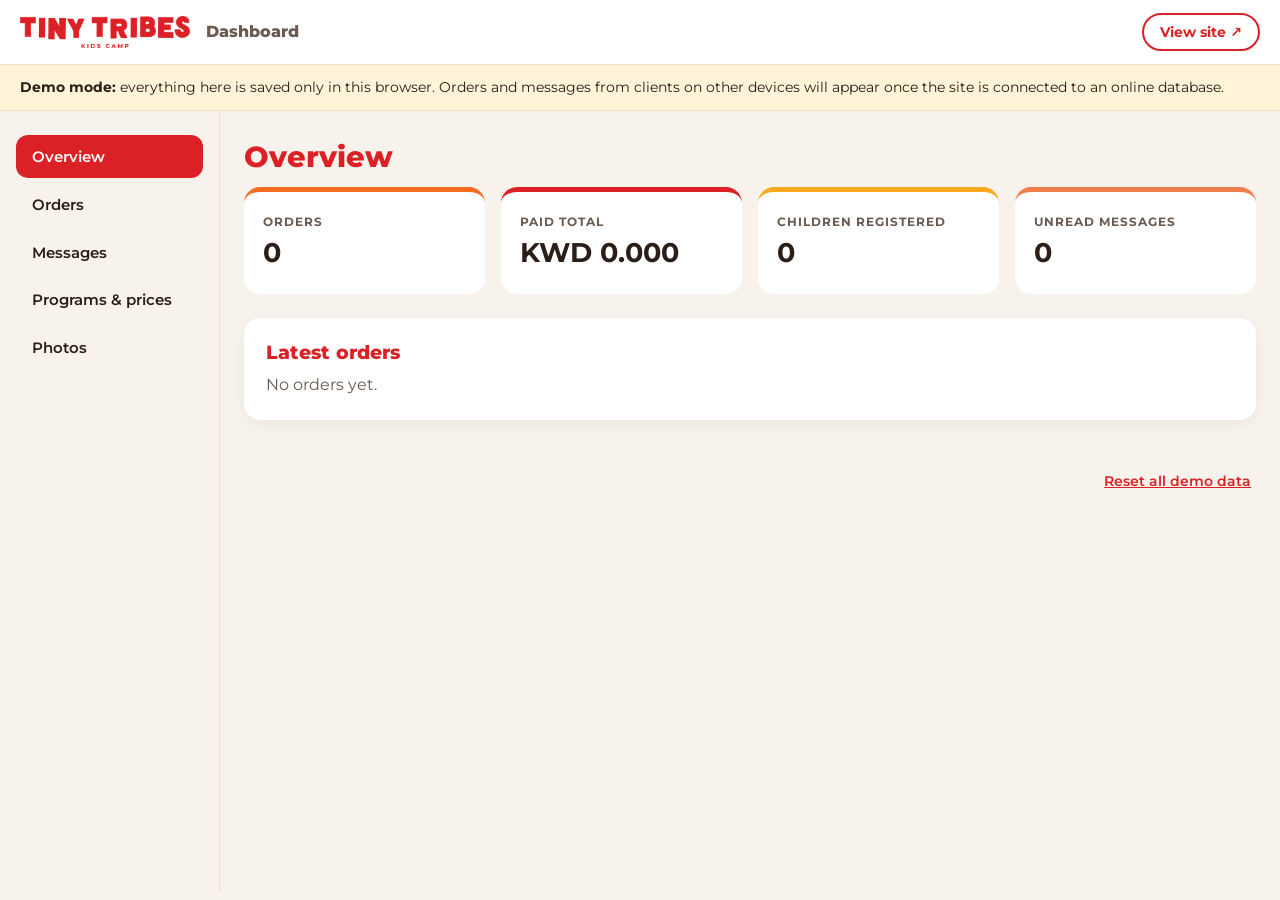
==== commit 3b656e3f: "Smooth menu button and menu, seamless hat between pages, lighter header Co-Authored-By: Claude Opus " ====
--- a/dashboard.html
+++ b/dashboard.html
@@ -7,11 +7,11 @@
   <meta name="robots" content="noindex, nofollow">
   <link rel="icon" href="assets/img/favicon.png">
   <link rel="preload" href="assets/fonts/montserrat-latin.woff2" as="font" type="font/woff2" crossorigin>
-  <link rel="stylesheet" href="css/style.css?v=10">
-  <link rel="stylesheet" href="css/dashboard.css?v=10">
-  <script src="js/data.js?v=10" defer></script>
-  <script src="js/store.js?v=10" defer></script>
-  <script src="js/dashboard.js?v=10" defer></script>
+  <link rel="stylesheet" href="css/style.css?v=16">
+  <link rel="stylesheet" href="css/dashboard.css?v=16">
+  <script src="js/data.js?v=16" defer></script>
+  <script src="js/store.js?v=16" defer></script>
+  <script src="js/dashboard.js?v=16" defer></script>
 </head>
 <body class="dash">
   <header class="dash-top">
--- a/css/style.css
+++ b/css/style.css
@@ -22,10 +22,18 @@
   src: url("../assets/fonts/montserrat-latin.woff2") format("woff2");
 }
 
-/* Smooth cross-fade between pages in browsers that support it */
-@view-transition { navigation: auto; }
-::view-transition-old(root),
-::view-transition-new(root) { animation-duration: .35s; }
+/* Arriving from another page: the same hat is shown first, then gently fades away,
+   so the change of page is one smooth movement with no blank flash. */
+html.hat-in body::after {
+  content: "";
+  position: fixed;
+  inset: 0;
+  z-index: 1000;
+  background: var(--cream) url("../assets/img/hat.svg") center 46% / 210px auto no-repeat;
+  pointer-events: none;
+  animation: hat-out .35s ease .08s forwards;
+}
+@keyframes hat-out { to { opacity: 0; visibility: hidden; } }
 
 /* ---------- Page-change hat (brand feathers) ---------- */
 .hat-loader {
@@ -170,8 +178,7 @@
   position: sticky;
   top: 0;
   z-index: 50;
-  background: rgba(255, 255, 255, .96);
-  backdrop-filter: saturate(160%) blur(8px);
+  background: var(--white);
   border-bottom: 1px solid var(--line);
 }
 .nav {
@@ -200,22 +207,35 @@
 .nav-links .btn,
 .nav-links .btn[aria-current="page"] { color: var(--white); padding: .6rem 1.3rem; }
 
+/* Menu button: three lines that turn smoothly into an X */
 .nav-toggle {
   display: none;
+  position: relative;
+  width: 44px;
+  height: 44px;
   background: none;
   border: 0;
-  padding: 8px;
+  padding: 0;
   cursor: pointer;
+  -webkit-tap-highlight-color: transparent;
 }
 .nav-toggle span {
-  display: block;
+  position: absolute;
+  left: 9px;
+  top: 50%;
   width: 26px;
   height: 3px;
-  margin: 5px 0;
+  margin-top: -1.5px;
   background: var(--red);
   border-radius: 2px;
-  transition: transform .2s ease, opacity .2s ease;
-}
+  transition: transform .32s cubic-bezier(.65, 0, .35, 1), opacity .2s ease;
+  will-change: transform;
+}
+.nav-toggle span:nth-child(1) { transform: translateY(-8px); }
+.nav-toggle span:nth-child(3) { transform: translateY(8px); }
+.nav-toggle[aria-expanded="true"] span:nth-child(1) { transform: rotate(45deg); }
+.nav-toggle[aria-expanded="true"] span:nth-child(2) { opacity: 0; transform: scaleX(.2); }
+.nav-toggle[aria-expanded="true"] span:nth-child(3) { transform: rotate(-45deg); }
 
 @media (max-width: 820px) {
   .nav-toggle { display: block; }
@@ -228,16 +248,25 @@
     gap: 0;
     background: var(--white);
     border-bottom: 1px solid var(--line);
+    box-shadow: 0 14px 24px rgba(43, 29, 23, .08);
     padding: .5rem 20px 1.2rem;
-    display: none;
+    /* hidden but ready, so it can slide instead of popping */
+    opacity: 0;
+    visibility: hidden;
+    transform: translateY(-10px);
+    pointer-events: none;
+    transition: opacity .25s ease, transform .3s cubic-bezier(.2, .8, .2, 1), visibility 0s linear .3s;
   }
-  .nav-links.open { display: flex; }
+  .nav-links.open {
+    opacity: 1;
+    visibility: visible;
+    transform: none;
+    pointer-events: auto;
+    transition: opacity .25s ease, transform .3s cubic-bezier(.2, .8, .2, 1), visibility 0s;
+  }
   .nav-links li { width: 100%; }
   .nav-links a { display: block; padding: .8rem 0; }
   .nav-links .btn { margin-top: .5rem; width: 100%; }
-  .nav-toggle[aria-expanded="true"] span:nth-child(1) { transform: translateY(8px) rotate(45deg); }
-  .nav-toggle[aria-expanded="true"] span:nth-child(2) { opacity: 0; }
-  .nav-toggle[aria-expanded="true"] span:nth-child(3) { transform: translateY(-8px) rotate(-45deg); }
 }
 
 /* ---------- Hero ---------- */
@@ -758,7 +787,8 @@
   color: var(--ink);
   transition: transform .2s ease, box-shadow .2s ease;
 }
-.category:hover { transform: translateY(-3px); box-shadow: 0 14px 30px rgba(219, 33, 38, .16); }
+@media (hover: hover) { .category:hover { transform: translateY(-3px); box-shadow: 0 14px 30px rgba(219, 33, 38, .16); } }
+.category:active { transform: scale(.98); }
 .category:focus-visible { outline: 3px solid var(--orange); outline-offset: 3px; }
 .category img {
   width: 96px;
@@ -885,7 +915,6 @@
 
 .gallery-lightbox { background: #111; max-width: min(1000px, 96vw); }
 .gallery-lightbox img { height: min(78vh, 680px); width: 100%; object-fit: contain; background: #111; }
-.photo { content-visibility: auto; contain-intrinsic-size: 300px; }
 @media (hover: none) { .photo:hover img { transform: none; } }
 .gallery-lightbox .lightbox-bar { background: var(--white); }
 .lightbox-caption { font-weight: 700; color: var(--red); }
@@ -1109,22 +1138,54 @@
 .gallery-lightbox .lightbox-bar { position: relative; z-index: 2; }
 .gallery-lightbox .lb-nav { z-index: 2; }
 
+.gallery-lightbox { touch-action: none; overflow: hidden; }
 @media (max-width: 760px) {
-  .gallery-lightbox {
-    width: 100vw;
-    max-width: 100vw;
-    height: 100dvh;
-    max-height: 100dvh;
-    margin: 0;
-    border-radius: 0;
-    background: #000;
-    touch-action: none;
-    display: none;
-  }
-  .gallery-lightbox[open] { display: flex; flex-direction: column; }
-  .gallery-lightbox img { flex: 1; height: auto; min-height: 0; background: #000; }
-  .gallery-lightbox .lightbox-bar { background: #000; padding: .8rem 1rem calc(.8rem + env(safe-area-inset-bottom)); }
-  .gallery-lightbox .lightbox-caption { color: #fff; font-size: .9rem; }
-  .gallery-lightbox .lightbox-close { width: 44px; height: 44px; }
-  .gallery-lightbox .lb-nav { top: 50%; width: 40px; height: 40px; font-size: 1.6rem; background: rgba(255, 255, 255, .85); }
-}
+  .gallery-lightbox { max-width: 94vw; border-radius: 16px; }
+  .gallery-lightbox img { height: min(48vh, 400px); }
+  .gallery-lightbox .lightbox-bar { padding: .6rem .9rem; }
+  .gallery-lightbox .lightbox-caption { font-size: .85rem; }
+  .gallery-lightbox .lb-nav { width: 38px; height: 38px; font-size: 1.5rem; }
+}
+
+/* Photo viewer: the page shows through behind the photo (still locked) */
+.gallery-lightbox {
+  background: transparent;
+  box-shadow: none;
+  max-width: min(1000px, 94vw);
+}
+.gallery-lightbox::backdrop { background: rgba(43, 29, 23, .35); }
+.gallery-lightbox img {
+  width: auto;
+  max-width: 100%;
+  height: auto;
+  max-height: 75vh;
+  margin: 0 auto;
+  border-radius: 14px;
+  background: transparent;
+  box-shadow: 0 18px 50px rgba(0, 0, 0, .35);
+}
+.gallery-lightbox .lightbox-bar {
+  background: var(--white);
+  border-radius: 999px;
+  margin: .7rem auto 0;
+  width: fit-content;
+  min-width: 220px;
+  gap: 1rem;
+  padding: .35rem .4rem .35rem 1.1rem;
+  box-shadow: 0 8px 24px rgba(0, 0, 0, .2);
+}
+.gallery-lightbox .lightbox-close { width: 38px; height: 38px; }
+@media (max-width: 760px) {
+  .gallery-lightbox img { height: auto; max-height: 62vh; }
+}
+
+/* Phones: no grey tap box, smooth photo grid */
+a, button, .chip, .category, .photo { -webkit-tap-highlight-color: transparent; }
+.chip { transition: background-color .2s ease, color .2s ease, border-color .2s ease, transform .1s ease; }
+.chip:active { transform: scale(.96); }
+.photo { background: #f6ead2; }
+.photo img { opacity: 0; transition: opacity .3s ease, transform .3s ease; }
+.photo img.ready { opacity: 1; }
+.photo-grid.fade-in { animation: grid-in .28s ease both; }
+@keyframes grid-in { from { opacity: 0; transform: translateY(6px); } to { opacity: 1; transform: none; } }
+@media (prefers-reduced-motion: reduce) { .photo-grid.fade-in { animation: none; } }
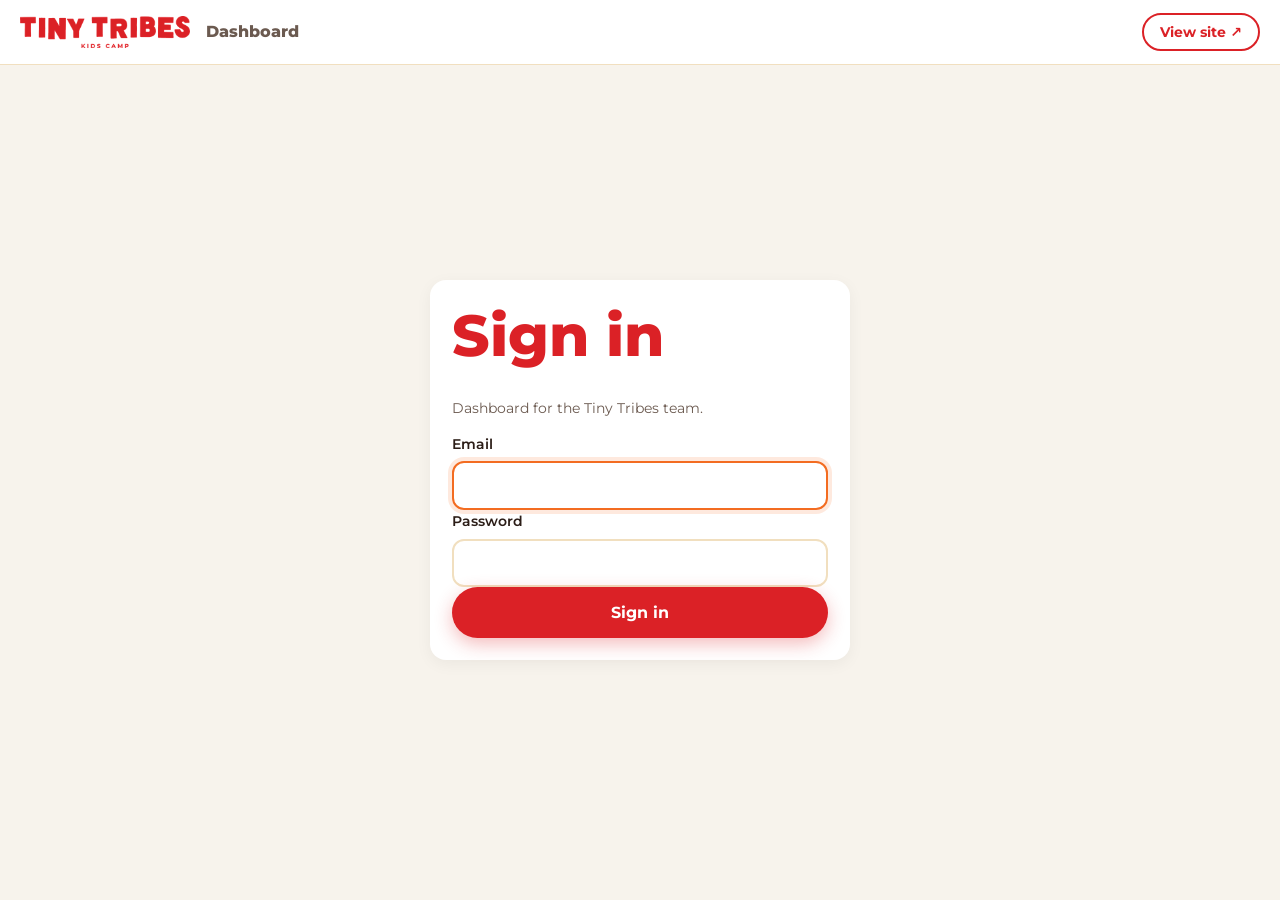
==== commit 252db8c5: "Real dashboard login and online data (Cloudflare Worker + D1) Orders, messages, programs, prices and" ====
--- a/dashboard.html
+++ b/dashboard.html
@@ -7,30 +7,50 @@
   <meta name="robots" content="noindex, nofollow">
   <link rel="icon" href="assets/img/favicon.png">
   <link rel="preload" href="assets/fonts/montserrat-latin.woff2" as="font" type="font/woff2" crossorigin>
-  <link rel="stylesheet" href="css/style.css?v=16">
-  <link rel="stylesheet" href="css/dashboard.css?v=16">
-  <script src="js/data.js?v=16" defer></script>
-  <script src="js/store.js?v=16" defer></script>
-  <script src="js/dashboard.js?v=16" defer></script>
+  <link rel="stylesheet" href="css/style.css?v=17">
+  <link rel="stylesheet" href="css/dashboard.css?v=17">
+  <script src="js/data.js?v=17" defer></script>
+  <script src="js/store.js?v=17" defer></script>
+  <script src="js/dashboard.js?v=17" defer></script>
 </head>
 <body class="dash">
   <header class="dash-top">
     <a href="index.html" class="brand"><img src="assets/img/logo.png" alt="Tiny Tribes" width="170" height="32"></a>
     <span class="dash-title">Dashboard</span>
     <a class="btn btn-secondary btn-sm" href="index.html" target="_blank" rel="noopener">View site ↗</a>
+    <button class="btn btn-secondary btn-sm hidden" id="sign-out">Sign out</button>
   </header>
 
-  <div class="demo-banner" role="note">
-    <strong>Demo mode:</strong> everything here is saved only in this browser. Orders and messages from clients on other devices will appear once the site is connected to an online database.
+  <!-- Sign in / create account -->
+  <div class="auth-wrap hidden" id="auth">
+    <form class="dash-card auth-card" id="login-form" novalidate>
+      <h1>Sign in</h1>
+      <p class="hint">Dashboard for the Tiny Tribes team.</p>
+      <div class="field"><label for="login-email">Email</label><input id="login-email" type="email" autocomplete="username" required></div>
+      <div class="field"><label for="login-password">Password</label><input id="login-password" type="password" autocomplete="current-password" required></div>
+      <p class="auth-error hidden" role="alert"></p>
+      <button type="submit" class="btn btn-primary" style="width:100%">Sign in</button>
+    </form>
+    <form class="dash-card auth-card hidden" id="invite-form" novalidate>
+      <h1>Create your account</h1>
+      <p class="hint">Choose the email and password you will use to sign in to the dashboard.</p>
+      <div class="field"><label for="invite-name">Your name</label><input id="invite-name" autocomplete="name" required></div>
+      <div class="field"><label for="invite-email">Email</label><input id="invite-email" type="email" autocomplete="username" required></div>
+      <div class="field"><label for="invite-password">Password (at least 10 characters)</label><input id="invite-password" type="password" autocomplete="new-password" minlength="10" required></div>
+      <div class="field"><label for="invite-password2">Type the password again</label><input id="invite-password2" type="password" autocomplete="new-password" required></div>
+      <p class="auth-error hidden" role="alert"></p>
+      <button type="submit" class="btn btn-primary" style="width:100%">Create account</button>
+    </form>
   </div>
 
-  <div class="dash-layout">
+  <div class="dash-layout hidden" id="dash">
     <nav class="dash-nav" aria-label="Dashboard sections">
       <button data-tab="overview" aria-pressed="true">Overview</button>
       <button data-tab="orders">Orders <span class="count" id="count-orders"></span></button>
       <button data-tab="messages">Messages <span class="count" id="count-messages"></span></button>
       <button data-tab="programs">Programs &amp; prices</button>
       <button data-tab="photos">Photos</button>
+      <button data-tab="accounts">Accounts</button>
     </nav>
 
     <main class="dash-main" id="main">
@@ -93,7 +113,32 @@
         <div class="dash-photos" id="photo-grid"></div>
       </section>
 
-      <p class="reset-row"><button class="link-btn" id="reset-demo">Reset all demo data</button></p>
+      <!-- Accounts -->
+      <section class="tab hidden" id="tab-accounts">
+        <div class="tab-head">
+          <h1>Accounts</h1>
+          <button class="btn btn-primary btn-sm" id="new-invite">+ Invite a team member</button>
+        </div>
+        <div class="dash-card invite-box hidden" id="invite-box">
+          <p><strong>Send this link to the person you want to add.</strong> It works once and expires in 7 days. They choose their own password.</p>
+          <div class="invite-row"><input id="invite-link" readonly><button class="btn btn-secondary btn-sm" id="copy-invite">Copy</button></div>
+        </div>
+        <div class="dash-card table-wrap">
+          <table class="table" id="users-table">
+            <thead><tr><th>Name</th><th>Email</th><th>Since</th><th></th></tr></thead>
+            <tbody></tbody>
+          </table>
+        </div>
+        <form class="dash-card" id="password-form" novalidate>
+          <h2>Change my password</h2>
+          <div class="grid-2">
+            <div class="field"><label for="pw-current">Current password</label><input id="pw-current" type="password" autocomplete="current-password" required></div>
+            <div class="field"><label for="pw-next">New password (at least 10 characters)</label><input id="pw-next" type="password" autocomplete="new-password" minlength="10" required></div>
+          </div>
+          <button type="submit" class="btn btn-primary btn-sm">Change password</button>
+          <p class="saved hidden" id="pw-saved" role="status">Password changed. Other devices were signed out.</p>
+        </form>
+      </section>
     </main>
   </div>
 </body>
--- a/css/dashboard.css
+++ b/css/dashboard.css
@@ -219,3 +219,20 @@
 }
 
 .reset-row { margin-top: 3rem; text-align: right; }
+
+/* ---------- Sign in ---------- */
+.auth-wrap {
+  display: grid;
+  place-items: center;
+  min-height: calc(100vh - 70px);
+  padding: 2rem 16px;
+}
+.auth-card { width: 100%; max-width: 420px; }
+.auth-card h1 { margin-top: 0; }
+.auth-error { color: #b3261e; font-weight: 700; margin: .5rem 0 1rem; }
+.loading { opacity: .55; pointer-events: none; }
+
+/* ---------- Accounts ---------- */
+.invite-row { display: flex; gap: .5rem; }
+.invite-row input { flex: 1; min-width: 0; }
+#password-form { margin-top: 1.5rem; }
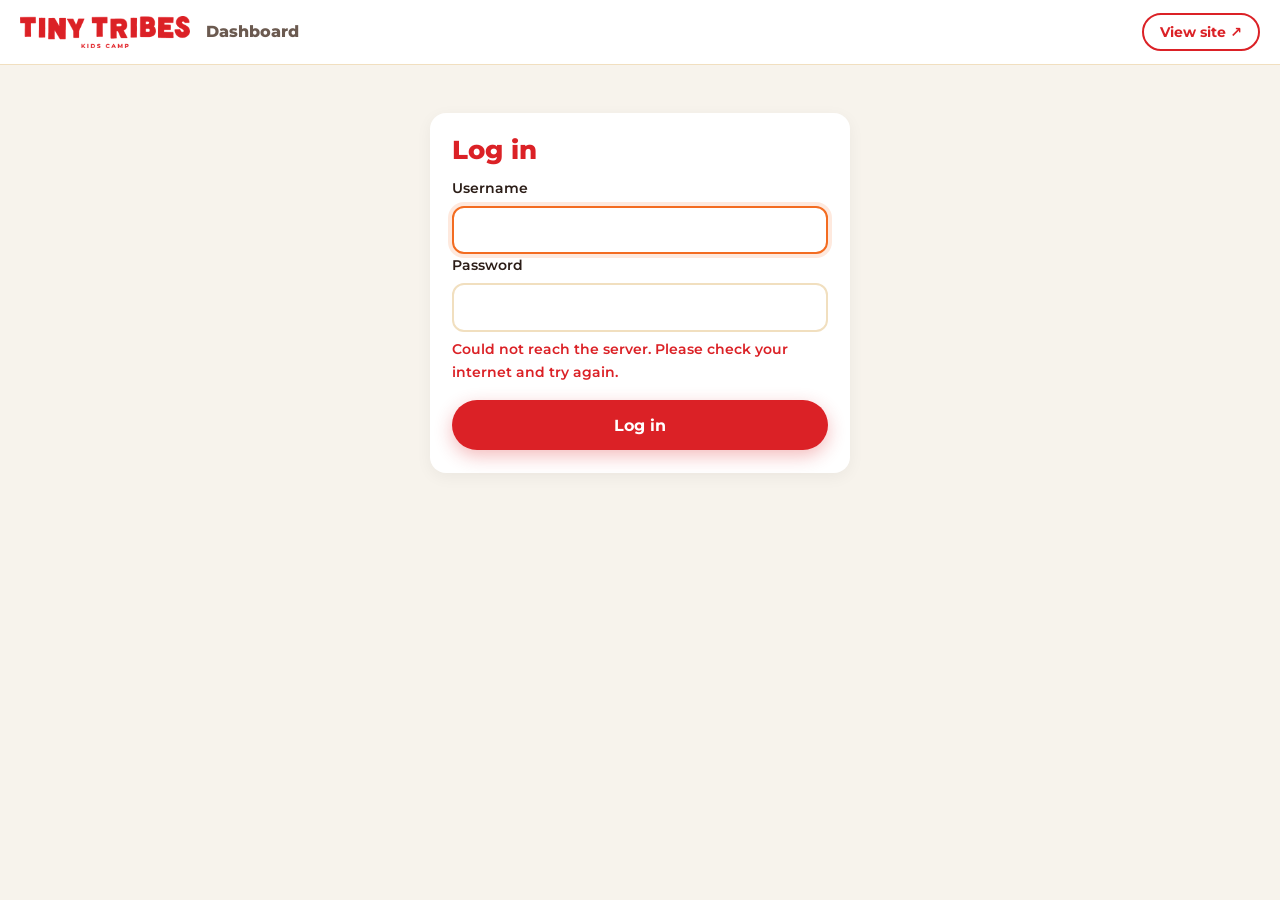
==== commit 2b7803f0: "Connect the newer dashboard to the real backend Owner and employee logins, permissions, orders, mess" ====
--- a/dashboard.html
+++ b/dashboard.html
@@ -7,50 +7,93 @@
   <meta name="robots" content="noindex, nofollow">
   <link rel="icon" href="assets/img/favicon.png">
   <link rel="preload" href="assets/fonts/montserrat-latin.woff2" as="font" type="font/woff2" crossorigin>
-  <link rel="stylesheet" href="css/style.css?v=17">
-  <link rel="stylesheet" href="css/dashboard.css?v=17">
-  <script src="js/data.js?v=17" defer></script>
-  <script src="js/store.js?v=17" defer></script>
-  <script src="js/dashboard.js?v=17" defer></script>
+  <link rel="stylesheet" href="css/style.css?v=20">
+  <link rel="stylesheet" href="css/dashboard.css?v=30">
+  <script src="js/data.js?v=20" defer></script>
+  <script src="js/store.js?v=20" defer></script>
+  <script src="js/excel.js?v=24" defer></script>
+  <script src="js/dashboard.js?v=30" defer></script>
 </head>
-<body class="dash">
+<body class="dash locked">
   <header class="dash-top">
     <a href="index.html" class="brand"><img src="assets/img/logo.png" alt="Tiny Tribes" width="170" height="32"></a>
     <span class="dash-title">Dashboard</span>
+    <span class="who hidden" id="who"></span>
+    <button class="btn btn-secondary btn-sm hidden" id="my-password">Change my password</button>
+    <button class="btn btn-secondary btn-sm hidden" id="logout">Log out</button>
     <a class="btn btn-secondary btn-sm" href="index.html" target="_blank" rel="noopener">View site ↗</a>
-    <button class="btn btn-secondary btn-sm hidden" id="sign-out">Sign out</button>
   </header>
 
-  <!-- Sign in / create account -->
-  <div class="auth-wrap hidden" id="auth">
+  <p class="hint" id="dash-loading" style="text-align:center;margin:4rem 16px">Loading…</p>
+
+  <!-- First visit: create the owner account -->
+  <section class="auth hidden" id="setup">
+    <form class="dash-card auth-card" id="setup-form" novalidate>
+      <h1>Create the owner account</h1>
+      <p class="hint">This is your own login. The owner can do everything and creates the employee logins. This page works only once.</p>
+      <div class="field"><label for="s-name">Your name</label><input id="s-name" required autocomplete="name"></div>
+      <div class="field"><label for="s-user">Username</label><input id="s-user" required autocomplete="username" autocapitalize="none"></div>
+      <div class="field"><label for="s-pass">Password (at least 6 characters)</label><input id="s-pass" type="password" required autocomplete="new-password"></div>
+      <div class="field"><label for="s-pass2">Repeat password</label><input id="s-pass2" type="password" required autocomplete="new-password"></div>
+      <p class="form-error hidden" id="setup-error" role="alert"></p>
+      <button class="btn btn-primary" type="submit">Create owner account</button>
+    </form>
+  </section>
+
+  <!-- Login -->
+  <section class="auth hidden" id="login">
     <form class="dash-card auth-card" id="login-form" novalidate>
-      <h1>Sign in</h1>
-      <p class="hint">Dashboard for the Tiny Tribes team.</p>
-      <div class="field"><label for="login-email">Email</label><input id="login-email" type="email" autocomplete="username" required></div>
-      <div class="field"><label for="login-password">Password</label><input id="login-password" type="password" autocomplete="current-password" required></div>
-      <p class="auth-error hidden" role="alert"></p>
-      <button type="submit" class="btn btn-primary" style="width:100%">Sign in</button>
+      <h1>Log in</h1>
+      <div class="field"><label for="l-user">Username</label><input id="l-user" required autocomplete="username" autocapitalize="none"></div>
+      <div class="field"><label for="l-pass">Password</label><input id="l-pass" type="password" required autocomplete="current-password"></div>
+      <p class="form-error hidden" id="login-error" role="alert"></p>
+      <button class="btn btn-primary" type="submit">Log in</button>
     </form>
-    <form class="dash-card auth-card hidden" id="invite-form" novalidate>
-      <h1>Create your account</h1>
-      <p class="hint">Choose the email and password you will use to sign in to the dashboard.</p>
-      <div class="field"><label for="invite-name">Your name</label><input id="invite-name" autocomplete="name" required></div>
-      <div class="field"><label for="invite-email">Email</label><input id="invite-email" type="email" autocomplete="username" required></div>
-      <div class="field"><label for="invite-password">Password (at least 10 characters)</label><input id="invite-password" type="password" autocomplete="new-password" minlength="10" required></div>
-      <div class="field"><label for="invite-password2">Type the password again</label><input id="invite-password2" type="password" autocomplete="new-password" required></div>
-      <p class="auth-error hidden" role="alert"></p>
-      <button type="submit" class="btn btn-primary" style="width:100%">Create account</button>
-    </form>
-  </div>
-
-  <div class="dash-layout hidden" id="dash">
+  </section>
+
+  <div class="dash-layout hidden" id="app">
     <nav class="dash-nav" aria-label="Dashboard sections">
       <button data-tab="overview" aria-pressed="true">Overview</button>
-      <button data-tab="orders">Orders <span class="count" id="count-orders"></span></button>
-      <button data-tab="messages">Messages <span class="count" id="count-messages"></span></button>
-      <button data-tab="programs">Programs &amp; prices</button>
-      <button data-tab="photos">Photos</button>
-      <button data-tab="accounts">Accounts</button>
+
+      <div class="nav-group" data-group="orders">
+        <button class="nav-head" aria-expanded="true"><span>🧾 Orders</span><span class="count group-count"></span><span class="chev" aria-hidden="true"></span></button>
+        <div class="nav-items">
+          <button data-tab="orders" data-need="orders.view">All orders <span class="count" id="count-orders"></span></button>
+          <button data-tab="cancelled" data-need="orders.view">Cancelled <span class="count" id="count-cancelled"></span></button>
+        </div>
+      </div>
+
+      <div class="nav-group" data-group="customers">
+        <button class="nav-head" aria-expanded="true"><span>💬 Customers</span><span class="count group-count"></span><span class="chev" aria-hidden="true"></span></button>
+        <div class="nav-items">
+          <button data-tab="messages" data-need="messages.view">Messages <span class="count" id="count-messages"></span></button>
+        </div>
+      </div>
+
+      <div class="nav-group" data-group="website">
+        <button class="nav-head" aria-expanded="true"><span>🌐 Website</span><span class="count group-count"></span><span class="chev" aria-hidden="true"></span></button>
+        <div class="nav-items">
+          <button data-tab="programs" data-need="programs.edit">Programs &amp; prices</button>
+          <button data-tab="photos" data-need="photos.edit">Photos</button>
+        </div>
+      </div>
+
+      <div class="nav-group" data-group="team">
+        <button class="nav-head" aria-expanded="true"><span>👥 Team</span><span class="count group-count"></span><span class="chev" aria-hidden="true"></span></button>
+        <div class="nav-items">
+          <button data-tab="employees" data-need="owner">Employees</button>
+          <button data-tab="hr" data-need="owner">HR</button>
+          <button data-tab="requests" data-need="hr.approve">Leave requests <span class="count" id="count-requests"></span></button>
+          <button data-tab="myleave" data-need="staff">My leave</button>
+        </div>
+      </div>
+
+      <div class="nav-group" data-group="records">
+        <button class="nav-head" aria-expanded="true"><span>📜 Records</span><span class="count group-count"></span><span class="chev" aria-hidden="true"></span></button>
+        <div class="nav-items">
+          <button data-tab="history" data-need="history.view">History</button>
+        </div>
+      </div>
     </nav>
 
     <main class="dash-main" id="main">
@@ -58,17 +101,42 @@
       <section class="tab" id="tab-overview">
         <h1>Overview</h1>
         <div class="stats" id="stats"></div>
-        <div class="dash-card">
+        <div class="dash-card" data-need="orders.view">
           <h2>Latest orders</h2>
           <div id="latest-orders"></div>
         </div>
+        <p class="hint" id="overview-note"></p>
       </section>
 
       <!-- Orders -->
       <section class="tab hidden" id="tab-orders">
         <div class="tab-head">
           <h1>Orders</h1>
-          <button class="btn btn-secondary btn-sm" id="export-orders">Download CSV</button>
+          <div class="tab-actions">
+            <button class="btn btn-primary btn-sm" id="add-test-order" data-need="orders.test">+ Create test order</button>
+            <button class="btn btn-secondary btn-sm" id="export-orders" data-need="orders.export">Download Excel</button>
+          </div>
+        </div>
+        <div class="dash-card filters" id="order-filters">
+          <div class="field search-field">
+            <label for="f-search">Search</label>
+            <input type="search" id="f-search" placeholder="Name, order number, phone, email, child, notes…" autocomplete="off">
+          </div>
+          <div class="filter-grid">
+            <div class="field"><label for="f-status">Status</label><select id="f-status"></select></div>
+            <div class="field"><label for="f-program">Program</label><select id="f-program"></select></div>
+            <div class="field"><label for="f-option">Option / week</label><select id="f-option"></select></div>
+            <div class="field"><label for="f-age">Child age</label><select id="f-age"></select></div>
+            <div class="field"><label for="f-from">From date</label><input type="date" id="f-from"></div>
+            <div class="field"><label for="f-to">To date</label><input type="date" id="f-to"></div>
+            <div class="field"><label for="f-type">Order type</label>
+              <select id="f-type"><option value="">All orders</option><option value="real">Real orders only</option><option value="test">Test orders only</option></select>
+            </div>
+          </div>
+          <div class="filter-foot">
+            <span id="orders-shown" role="status"></span>
+            <button class="link-btn" id="clear-filters">Clear filters</button>
+          </div>
         </div>
         <div class="dash-card table-wrap">
           <table class="table" id="orders-table">
@@ -78,14 +146,43 @@
             <tbody></tbody>
           </table>
           <p class="empty hidden" id="orders-empty">No orders yet. They appear here when a parent registers on the site.</p>
-        </div>
+          <p class="empty hidden" id="orders-nomatch">No orders match your search or filters.</p>
+        </div>
+      </section>
+
+      <!-- Cancelled orders -->
+      <section class="tab hidden" id="tab-cancelled">
+        <div class="tab-head">
+          <h1>Cancelled orders</h1>
+          <button class="btn btn-secondary btn-sm" id="export-cancelled" data-need="orders.export">Download Excel</button>
+        </div>
+        <div class="dash-card filters" id="cancel-filters">
+          <div class="filter-grid cancel-grid">
+            <div class="field search-field"><label for="c-search">Search</label>
+              <input type="search" id="c-search" placeholder="Name, order number, phone, reason…" autocomplete="off">
+            </div>
+            <div class="field"><label for="c-refund">Refund</label>
+              <select id="c-refund"><option value="">All</option><option value="no">Not refunded</option><option value="yes">Refunded</option></select>
+            </div>
+          </div>
+          <div class="filter-foot"><span id="cancelled-shown" role="status"></span></div>
+        </div>
+        <div id="cancelled-list"></div>
+        <p class="empty hidden" id="cancelled-empty">No cancelled orders. To cancel an order, press <strong>Cancel</strong> next to it in Orders.</p>
+        <p class="empty hidden" id="cancelled-nomatch">No cancelled orders match your search.</p>
       </section>
 
       <!-- Messages -->
       <section class="tab hidden" id="tab-messages">
-        <h1>Messages</h1>
+        <div class="tab-head">
+          <h1>Messages</h1>
+          <div class="chips" id="message-box">
+            <button class="chip" data-box="inbox" aria-pressed="true">Inbox</button>
+            <button class="chip" data-box="archived" aria-pressed="false">Archived</button>
+          </div>
+        </div>
         <div id="messages-list"></div>
-        <p class="empty hidden" id="messages-empty">No messages yet. They appear here when someone uses the contact form on the home page.</p>
+        <p class="empty hidden" id="messages-empty">No messages here. New messages appear when someone uses the contact form on the home page.</p>
       </section>
 
       <!-- Programs & prices -->
@@ -109,34 +206,191 @@
           </div>
         </div>
         <div class="chips" id="photo-cats"></div>
-        <p class="hint">The first photo is the category cover on the home page. Use ★ to make a photo the cover.</p>
+        <p class="hint">The first photo is the category cover on the home page. Use ★ to make a photo the cover. Hidden photos stay saved below and can be put back.</p>
         <div class="dash-photos" id="photo-grid"></div>
-      </section>
-
-      <!-- Accounts -->
-      <section class="tab hidden" id="tab-accounts">
-        <div class="tab-head">
-          <h1>Accounts</h1>
-          <button class="btn btn-primary btn-sm" id="new-invite">+ Invite a team member</button>
-        </div>
-        <div class="dash-card invite-box hidden" id="invite-box">
-          <p><strong>Send this link to the person you want to add.</strong> It works once and expires in 7 days. They choose their own password.</p>
-          <div class="invite-row"><input id="invite-link" readonly><button class="btn btn-secondary btn-sm" id="copy-invite">Copy</button></div>
+        <div id="hidden-photos-wrap" class="hidden">
+          <h2 class="sub-head">Hidden photos</h2>
+          <div class="dash-photos" id="hidden-photos"></div>
+        </div>
+      </section>
+
+      <!-- History -->
+      <section class="tab hidden" id="tab-history">
+        <h1>History</h1>
+        <div class="dash-card filters" id="history-filters">
+          <div class="filter-grid">
+            <div class="field search-field"><label for="h-search">Search</label>
+              <input type="search" id="h-search" placeholder="Order number, name, what changed…" autocomplete="off">
+            </div>
+            <div class="field"><label for="h-who">Person</label><select id="h-who"></select></div>
+            <div class="field"><label for="h-area">Section</label><select id="h-area"></select></div>
+            <div class="field"><label for="h-from">From date</label><input type="date" id="h-from"></div>
+            <div class="field"><label for="h-to">To date</label><input type="date" id="h-to"></div>
+          </div>
+          <div class="filter-foot"><span id="history-shown" role="status"></span></div>
         </div>
         <div class="dash-card table-wrap">
-          <table class="table" id="users-table">
-            <thead><tr><th>Name</th><th>Email</th><th>Since</th><th></th></tr></thead>
+          <table class="table" id="history-table">
+            <thead><tr><th>When</th><th>Who</th><th>Section</th><th>Item</th><th>What happened</th><th>From</th><th>To</th></tr></thead>
             <tbody></tbody>
           </table>
-        </div>
-        <form class="dash-card" id="password-form" novalidate>
-          <h2>Change my password</h2>
+          <p class="empty hidden" id="history-empty">Nothing recorded yet.</p>
+        </div>
+      </section>
+
+      <!-- HR (owner only), split into 4 parts -->
+      <section class="tab hidden" id="tab-hr">
+        <h1>HR</h1>
+        <p class="empty hidden" id="hr-empty">No employees yet. Add them in the Employees tab first.</p>
+        <div id="hr-content">
+          <div class="hr-nav" aria-label="HR sections">
+            <button class="hr-tab" data-view="today" aria-pressed="true"><span class="hr-ico" aria-hidden="true">🕘</span><strong>Attendance</strong><small id="hr-sum-today"></small></button>
+            <button class="hr-tab" data-view="staff" aria-pressed="false"><span class="hr-ico" aria-hidden="true">👤</span><strong>Staff &amp; salary</strong><small id="hr-sum-staff"></small></button>
+            <button class="hr-tab" data-view="leave" aria-pressed="false"><span class="hr-ico" aria-hidden="true">🌴</span><strong>Leave</strong><small id="hr-sum-leave"></small></button>
+            <button class="hr-tab" data-view="payroll" aria-pressed="false"><span class="hr-ico" aria-hidden="true">💰</span><strong>Payroll</strong><small id="hr-sum-payroll"></small></button>
+          </div>
+
+          <!-- Attendance -->
+          <div class="hr-view" data-view="today">
+            <div class="dash-card table-wrap">
+              <h2 class="card-title">Who logged in today</h2>
+              <table class="table" id="hr-today">
+                <thead><tr><th>Employee</th><th>Status</th><th>First login</th><th>Last login</th><th>Last logout</th><th>Logins</th></tr></thead>
+                <tbody></tbody>
+              </table>
+            </div>
+          </div>
+
+          <!-- Staff & salary -->
+          <div class="hr-view hidden" data-view="staff">
+            <div class="dash-card table-wrap">
+              <h2 class="card-title">Job and monthly salary</h2>
+              <table class="table" id="hr-staff">
+                <thead><tr><th>Employee</th><th>Job title</th><th>Start date</th><th>Monthly salary</th><th></th></tr></thead>
+                <tbody></tbody>
+              </table>
+            </div>
+          </div>
+
+          <!-- Leave -->
+          <div class="hr-view hidden" data-view="leave">
+            <p class="hr-alert hidden" id="hr-pending-note"></p>
+            <div class="dash-card table-wrap">
+              <h2 class="card-title">Leave balances <small>(<span id="hr-year"></span>)</small></h2>
+              <table class="table" id="hr-balances">
+                <thead><tr><th>Employee</th><th>Annual leave</th><th>Sick leave</th><th></th></tr></thead>
+                <tbody></tbody>
+              </table>
+            </div>
+            <div class="dash-card table-wrap">
+              <div class="tab-head card-title">
+                <h2>All leave and requests</h2>
+                <select id="hr-leave-filter" aria-label="Show">
+                  <option value="">All</option>
+                  <option value="pending">Waiting for approval</option>
+                  <option value="approved">Approved</option>
+                  <option value="rejected">Rejected</option>
+                  <option value="cancelled">Cancelled</option>
+                </select>
+              </div>
+              <table class="table" id="hr-leave">
+                <thead><tr><th>Employee</th><th>Type</th><th>Dates</th><th>Days</th><th>Note</th><th>Added</th><th>Status</th><th></th></tr></thead>
+                <tbody></tbody>
+              </table>
+              <p class="empty" id="hr-leave-empty">No leave yet. Employees can request it in their <strong>My leave</strong> tab, or use <strong>Add leave</strong> in the balances above.</p>
+            </div>
+          </div>
+
+          <!-- Payroll -->
+          <div class="hr-view hidden" data-view="payroll">
+            <div class="dash-card table-wrap">
+              <div class="tab-head card-title">
+                <h2>Payroll</h2>
+                <div class="tab-actions">
+                  <label class="refund-pick" for="pay-month">Month <input type="month" id="pay-month"></label>
+                  <button class="btn btn-secondary btn-sm" id="pay-excel">Download Excel</button>
+                </div>
+              </div>
+              <table class="table" id="hr-payroll">
+                <thead><tr><th>Employee</th><th>Monthly salary</th><th>Bonus</th><th>Deduction</th><th>Note</th><th>Net to pay</th><th>Status</th></tr></thead>
+                <tbody></tbody>
+              </table>
+              <p class="filter-foot pad" id="pay-total"></p>
+            </div>
+          </div>
+        </div>
+      </section>
+
+      <!-- Leave requests (owner and approvers) -->
+      <section class="tab hidden" id="tab-requests">
+        <h1>Leave requests</h1>
+        <div id="requests-list"></div>
+        <p class="empty hidden" id="requests-empty">No requests waiting. 🎉</p>
+        <div class="dash-card table-wrap">
+          <h2 class="card-title">Recently decided</h2>
+          <table class="table" id="requests-done">
+            <thead><tr><th>Employee</th><th>Type</th><th>Dates</th><th>Days</th><th>Note</th><th>Asked</th><th>Decision</th></tr></thead>
+            <tbody></tbody>
+          </table>
+          <p class="empty" id="requests-done-empty">Nothing decided yet.</p>
+        </div>
+      </section>
+
+      <!-- My leave (each employee) -->
+      <section class="tab hidden" id="tab-myleave">
+        <h1>My leave</h1>
+        <div class="stats two" id="my-balances"></div>
+        <form class="dash-card" id="request-form" novalidate>
+          <h2>Request leave</h2>
           <div class="grid-2">
-            <div class="field"><label for="pw-current">Current password</label><input id="pw-current" type="password" autocomplete="current-password" required></div>
-            <div class="field"><label for="pw-next">New password (at least 10 characters)</label><input id="pw-next" type="password" autocomplete="new-password" minlength="10" required></div>
-          </div>
-          <button type="submit" class="btn btn-primary btn-sm">Change password</button>
-          <p class="saved hidden" id="pw-saved" role="status">Password changed. Other devices were signed out.</p>
+            <div class="field"><label for="rq-type">Type</label><select id="rq-type"><option value="annual">Annual leave (day off)</option><option value="sick">Sick leave</option></select></div>
+            <div class="field"><label for="rq-note">Note (optional)</label><input id="rq-note" placeholder="e.g. family event, feeling sick"></div>
+            <div class="field"><label for="rq-from">From</label><input id="rq-from" type="date"></div>
+            <div class="field"><label for="rq-to">To (same day for one day)</label><input id="rq-to" type="date"></div>
+          </div>
+          <p class="hint">Only Sunday to Thursday are counted. Your request goes to the owner or a manager to approve.</p>
+          <p class="form-error hidden" id="request-error" role="alert"></p>
+          <button class="btn btn-primary btn-sm" type="submit">Send request</button>
+          <span class="saved hidden" id="request-sent" role="status">Request sent.</span>
+        </form>
+        <div class="dash-card table-wrap">
+          <h2 class="card-title">My requests and leave</h2>
+          <table class="table" id="my-leave">
+            <thead><tr><th>Type</th><th>Dates</th><th>Days</th><th>Note</th><th>Asked</th><th>Status</th></tr></thead>
+            <tbody></tbody>
+          </table>
+          <p class="empty" id="my-leave-empty">No requests yet.</p>
+        </div>
+      </section>
+
+      <!-- Employees (owner only) -->
+      <section class="tab hidden" id="tab-employees">
+        <h1>Employees</h1>
+        <form class="dash-card" id="employee-form" novalidate>
+          <h2 id="employee-form-title">Add an employee</h2>
+          <input type="hidden" id="e-id">
+          <div class="grid-2">
+            <div class="field"><label for="e-name">Name</label><input id="e-name" required autocomplete="off"></div>
+            <div class="field"><label for="e-user">Username</label><input id="e-user" required autocomplete="off" autocapitalize="none"></div>
+            <div class="field"><label for="e-pass" id="e-pass-label">Password (at least 6 characters)</label><input id="e-pass" type="text" autocomplete="off"></div>
+          </div>
+          <h3 class="perm-title">What can this employee do?</h3>
+          <div class="perm-grid" id="perm-grid"></div>
+          <p class="form-error hidden" id="employee-error" role="alert"></p>
+          <div class="cancel-actions">
+            <button class="btn btn-primary btn-sm" type="submit" id="employee-save">Add employee</button>
+            <button class="link-btn hidden" type="button" id="employee-cancel">Stop editing</button>
+          </div>
+        </form>
+        <div id="employee-list"></div>
+
+        <form class="dash-card danger-card" id="reset-form" novalidate>
+          <h2>Start fresh</h2>
+          <p>Clears all orders, cancelled orders, messages, history, leave and payroll for everyone. <strong>Accounts and their job and salary details are kept.</strong></p>
+          <label class="perm"><input type="checkbox" id="reset-content"> Also put programs, prices and photos back to the original</label>
+          <div class="field"><label for="reset-word">Type <strong>RESET</strong> to confirm</label><input id="reset-word" autocomplete="off" autocapitalize="characters"></div>
+          <p class="form-error hidden" id="reset-error" role="alert"></p>
+          <button class="btn btn-primary btn-sm" type="submit">Clear dashboard data</button>
         </form>
       </section>
     </main>
--- a/css/dashboard.css
+++ b/css/dashboard.css
@@ -133,6 +133,16 @@
 .status { font-weight: 700; font-size: .8rem; padding: .2rem .55rem; border-radius: 999px; background: var(--cream); white-space: nowrap; }
 .status.paid { background: #dff3e3; color: #1d6b31; }
 .status.cancelled { background: #f3e0e0; color: #8a1c1c; }
+.test-badge { display: inline-block; margin-left: .35rem; font-size: .68rem; font-weight: 800; letter-spacing: .06em; text-transform: uppercase; padding: .1rem .45rem; border-radius: 999px; background: #e3ecff; color: #23408e; vertical-align: middle; }
+
+/* Order search and filters */
+.filters .field { margin: 0; }
+.filters .field label { font-size: .78rem; }
+.search-field { margin-bottom: .9rem !important; }
+.search-field input { font-size: 1rem; }
+.filter-grid { display: grid; grid-template-columns: repeat(auto-fill, minmax(160px, 1fr)); gap: .7rem; }
+.filter-foot { display: flex; justify-content: space-between; align-items: center; gap: .6rem; flex-wrap: wrap; margin-top: .9rem; font-size: .88rem; color: var(--muted); font-weight: 600; }
+mark { background: #fff1b8; color: inherit; padding: 0 .1em; border-radius: 3px; }
 
 .link-btn {
   background: none;
@@ -220,19 +230,124 @@
 
 .reset-row { margin-top: 3rem; text-align: right; }
 
-/* ---------- Sign in ---------- */
-.auth-wrap {
-  display: grid;
-  place-items: center;
-  min-height: calc(100vh - 70px);
-  padding: 2rem 16px;
-}
+/* Cancel an order (bar under the order) */
+.table .cancel-bar td { background: #fff4ef; }
+.cancel-form { display: grid; gap: .5rem; max-width: 640px; }
+.cancel-form label { font-weight: 600; }
+.cancel-form textarea { font: inherit; padding: .6rem .8rem; border-radius: 10px; border: 1px solid var(--line); resize: vertical; min-height: 64px; }
+.cancel-form textarea:focus { outline: 2px solid var(--orange); border-color: transparent; }
+.cancel-form .error { color: var(--red); font-size: .85rem; font-weight: 600; }
+.cancel-form .error.hidden { display: none; }
+.cancel-actions { display: flex; gap: .6rem; align-items: center; }
+
+/* Cancelled orders */
+.cancel-grid { grid-template-columns: 1fr 200px; align-items: end; }
+.cancel-grid .search-field { margin-bottom: 0 !important; }
+@media (max-width: 560px) { .cancel-grid { grid-template-columns: 1fr; } }
+.cancelled-card { border-left-color: var(--red); }
+.cancelled-card.refunded { border-left-color: #2e9a4b; }
+.cancelled-card code { font-size: .8rem; color: var(--muted); font-weight: 600; margin-left: .3rem; }
+.cancel-reason-text { background: #fffaf0; border-radius: 10px; padding: .6rem .8rem; }
+.refund-pick { display: inline-flex; align-items: center; gap: .4rem; font-weight: 700; font-size: .88rem; margin-right: .4rem; }
+.refund-pick select { font: inherit; padding: .3rem .5rem; border-radius: 8px; border: 1px solid var(--line); }
+.cancelled-card.refunded .refund-pick select { background: #dff3e3; color: #1d6b31; }
+.cancelled-card:not(.refunded) .refund-pick select { background: #f3e0e0; color: #8a1c1c; }
+
+/* Login and owner set-up */
+body.dash.locked .dash-layout { display: none; }
+.auth { display: flex; justify-content: center; padding: 3rem 16px; }
 .auth-card { width: 100%; max-width: 420px; }
-.auth-card h1 { margin-top: 0; }
-.auth-error { color: #b3261e; font-weight: 700; margin: .5rem 0 1rem; }
-.loading { opacity: .55; pointer-events: none; }
-
-/* ---------- Accounts ---------- */
-.invite-row { display: flex; gap: .5rem; }
-.invite-row input { flex: 1; min-width: 0; }
-#password-form { margin-top: 1.5rem; }
+.auth-card h1 { font-size: 1.6rem; margin-top: 0; }
+.auth-card .btn { width: 100%; margin-top: .6rem; }
+.form-error { color: var(--red); font-weight: 600; font-size: .9rem; margin: .4rem 0; }
+.who { font-weight: 700; font-size: .9rem; }
+.who small { display: inline-block; margin-left: .3rem; color: var(--muted); font-weight: 600; }
+@media (max-width: 700px) {
+  .dash-top { flex-wrap: wrap; gap: .5rem; }
+  .dash-title { display: none; }
+  .who { width: 100%; order: 2; }
+}
+
+/* Small pop-up (change password) */
+.dash-dialog { border: 0; border-radius: 16px; padding: 1.4rem; width: min(420px, calc(100vw - 32px)); box-shadow: 0 20px 60px rgba(0, 0, 0, .25); }
+.dash-dialog::backdrop { background: rgba(0, 0, 0, .35); }
+.dash-dialog h2 { margin-top: 0; font-size: 1.2rem; }
+
+/* Employees */
+.perm-title { margin: 1.2rem 0 .6rem; font-size: 1rem; color: var(--ink); }
+.perm-grid { display: grid; grid-template-columns: repeat(auto-fill, minmax(260px, 1fr)); gap: .4rem .8rem; margin-bottom: 1rem; }
+.perm { display: flex; align-items: center; gap: .5rem; font-size: .92rem; cursor: pointer; padding: .35rem .2rem; }
+.perm input { width: 18px; height: 18px; accent-color: var(--red); flex: none; }
+.employee .message-head small { color: var(--muted); font-weight: 600; }
+.employee.off { opacity: .65; }
+.perm-list { display: flex; flex-wrap: wrap; gap: .35rem; margin: .7rem 0; }
+.chip-sm { background: var(--cream); border-radius: 999px; padding: .15rem .6rem; font-size: .8rem; font-weight: 600; }
+
+/* History */
+#history-table td { font-size: .86rem; }
+del { color: #8a1c1c; background: #f9e7e7; text-decoration: line-through; padding: 0 .2em; border-radius: 3px; }
+ins { color: #1d6b31; background: #e3f4e6; text-decoration: none; padding: 0 .2em; border-radius: 3px; }
+.history-thumb { width: 36px; height: 36px; object-fit: cover; border-radius: 6px; vertical-align: middle; margin-right: .4rem; }
+.item-history { margin-top: .9rem; font-size: .85rem; }
+.item-history ul { margin: .3rem 0 0; padding-left: 1.1rem; }
+.item-history li span { color: var(--muted); }
+.card-history { margin-top: .4rem; }
+
+/* Hidden photos */
+.sub-head { margin: 2rem 0 0; }
+.dash-photo.is-hidden img { filter: grayscale(1); opacity: .6; }
+
+/* HR */
+.card-title { padding: 1.2rem 1.2rem .4rem; margin: 0; }
+.card-title h2 { margin: 0; }
+.card-title small { color: var(--muted); font-weight: 600; font-size: .85rem; }
+.filter-foot.pad { padding: 0 1.2rem 1rem; }
+.pay-in { width: 90px; font: inherit; padding: .3rem .4rem; border-radius: 8px; border: 1px solid var(--line); }
+.neg { color: var(--red); }
+.row-off td { opacity: .55; }
+#hr-staff td small, #hr-payroll td small, #hr-today td small, #hr-leave td small { display: block; color: var(--muted); }
+.pay-in.wide { width: 170px; }
+.stats.two { grid-template-columns: repeat(2, minmax(0, 1fr)); }
+.stat .hint { display: block; margin-top: .3rem; font-size: .8rem; }
+.request-card { border-left-color: var(--orange); }
+.reject-box { display: grid; gap: .4rem; margin-top: .8rem; max-width: 520px; }
+.reject-box textarea { font: inherit; padding: .5rem .7rem; border-radius: 10px; border: 1px solid var(--line); }
+#request-sent { margin-left: .8rem; }
+.danger-card { border: 2px solid #f3c2c2; margin-top: 2rem; }
+.danger-card h2 { color: var(--red); margin-top: 0; }
+.danger-card .field { max-width: 260px; }
+
+/* HR sections */
+.hr-nav { display: grid; grid-template-columns: repeat(4, minmax(0, 1fr)); gap: .7rem; margin-bottom: 1.2rem; }
+@media (max-width: 800px) { .hr-nav { grid-template-columns: repeat(2, minmax(0, 1fr)); } }
+.hr-tab { display: grid; grid-template-columns: auto 1fr; grid-template-rows: auto auto; column-gap: .6rem; align-items: center; text-align: left;
+  background: var(--white); border: 2px solid transparent; border-radius: 14px; padding: .8rem 1rem; cursor: pointer; font: inherit; color: var(--ink);
+  box-shadow: 0 4px 16px rgba(0, 0, 0, .05); }
+.hr-tab:hover { border-color: var(--line); }
+.hr-tab[aria-pressed="true"] { border-color: var(--red); background: #fff6f3; }
+.hr-ico { grid-row: span 2; font-size: 1.5rem; }
+.hr-tab strong { font-size: .98rem; }
+.hr-tab small { color: var(--muted); font-size: .8rem; font-weight: 600; }
+.hr-tab[aria-pressed="true"] strong { color: var(--red); }
+.hr-alert { background: var(--cream); border-left: 5px solid var(--orange); border-radius: 12px; padding: .8rem 1rem; font-weight: 600; }
+#hr-balances td small { display: block; color: var(--muted); }
+#hr-leave-filter { font: inherit; padding: .35rem .5rem; border-radius: 8px; border: 1px solid var(--line); }
+
+/* Menu groups that fold and unfold */
+.nav-group { margin-top: .4rem; }
+.dash-nav .nav-head {
+  width: 100%; font-size: .78rem; font-weight: 800; text-transform: uppercase; letter-spacing: .06em;
+  color: var(--muted); padding: .55rem 1rem; gap: .4rem;
+}
+.dash-nav .nav-head span:first-child { margin-right: auto; }
+.chev::before { content: "▾"; font-size: 1rem; display: inline-block; transition: transform .2s; }
+.nav-group.folded .chev::before { transform: rotate(-90deg); }
+.dash-nav .nav-head:hover { color: var(--ink); }
+.nav-items { display: flex; flex-direction: column; gap: .2rem; padding-left: .5rem; }
+.nav-group.folded .nav-items { display: none; }
+.group-count:empty { display: none; }
+@media (max-width: 800px) {
+  .dash-nav { flex-direction: column; overflow-x: visible; }
+  .dash-nav button { white-space: normal; }
+}
+.nav-group.folded.has-current .nav-head { color: var(--red); background: #fff6f3; }
